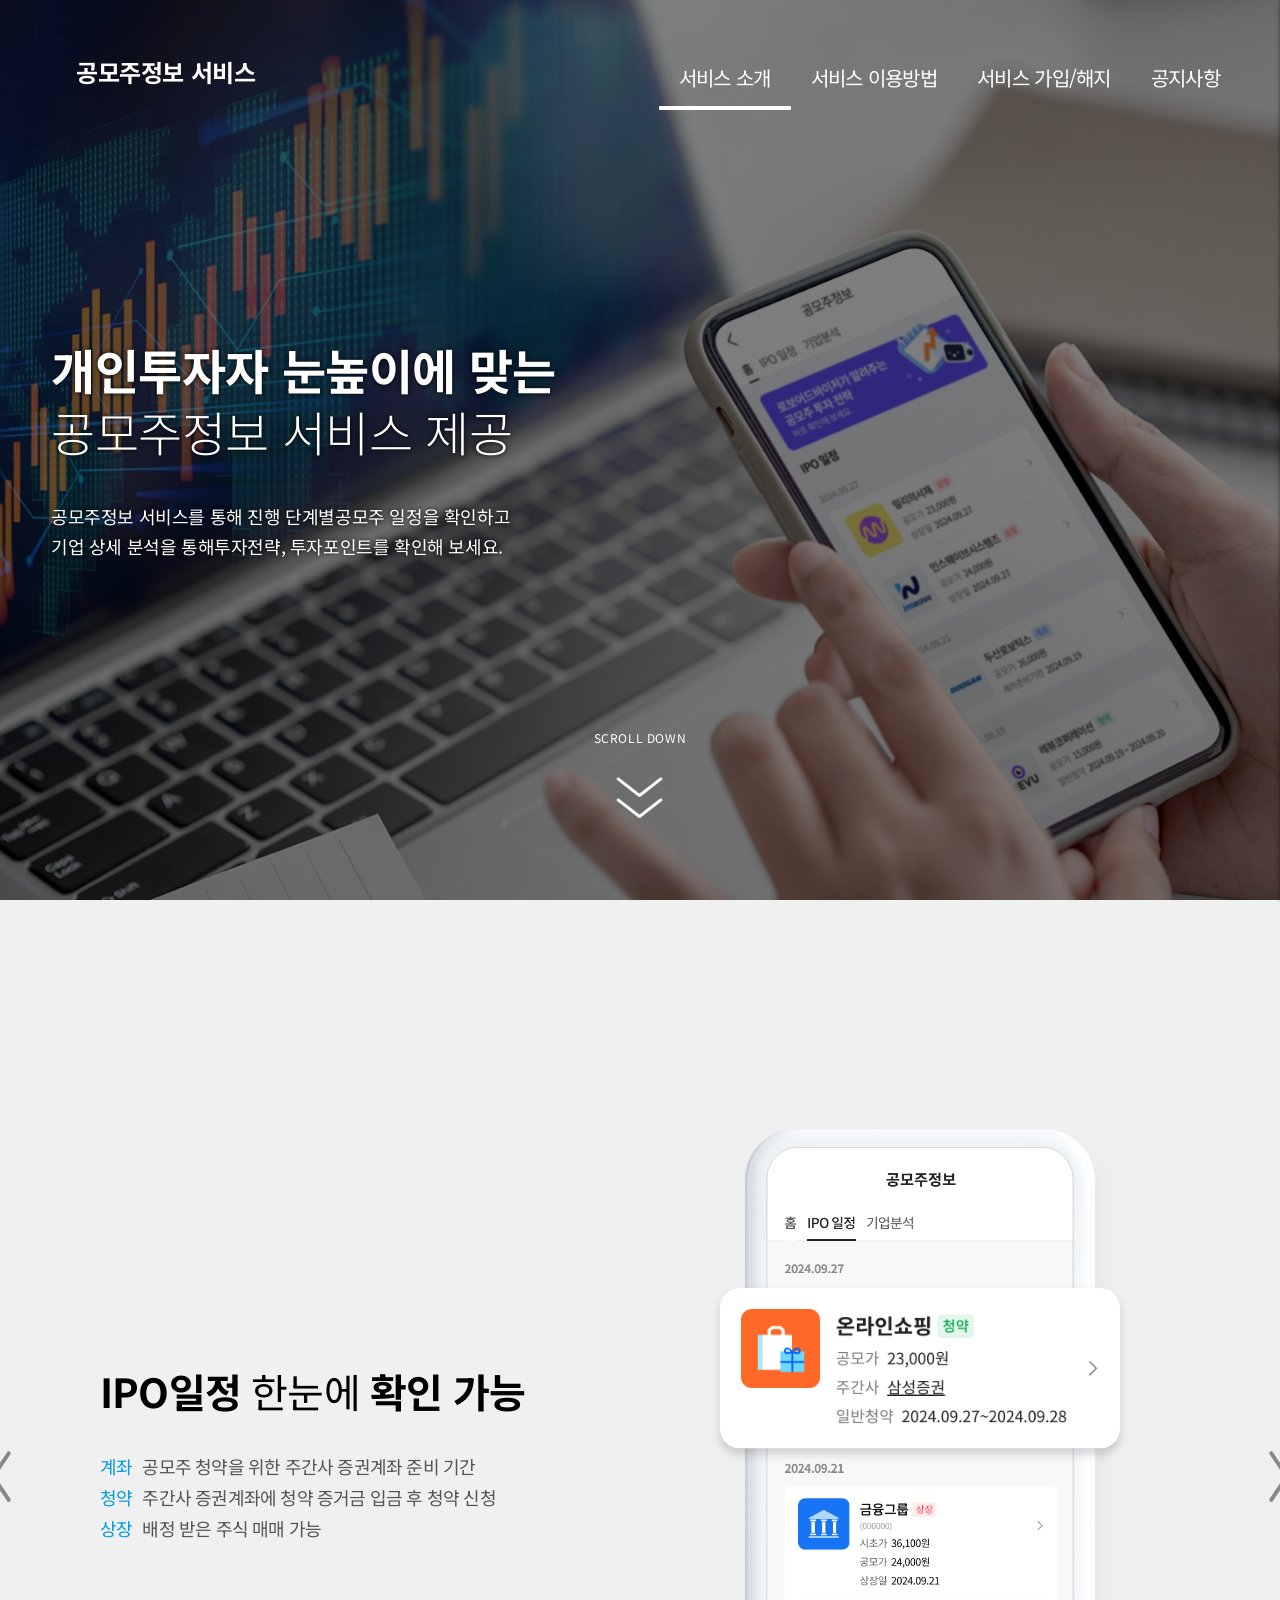
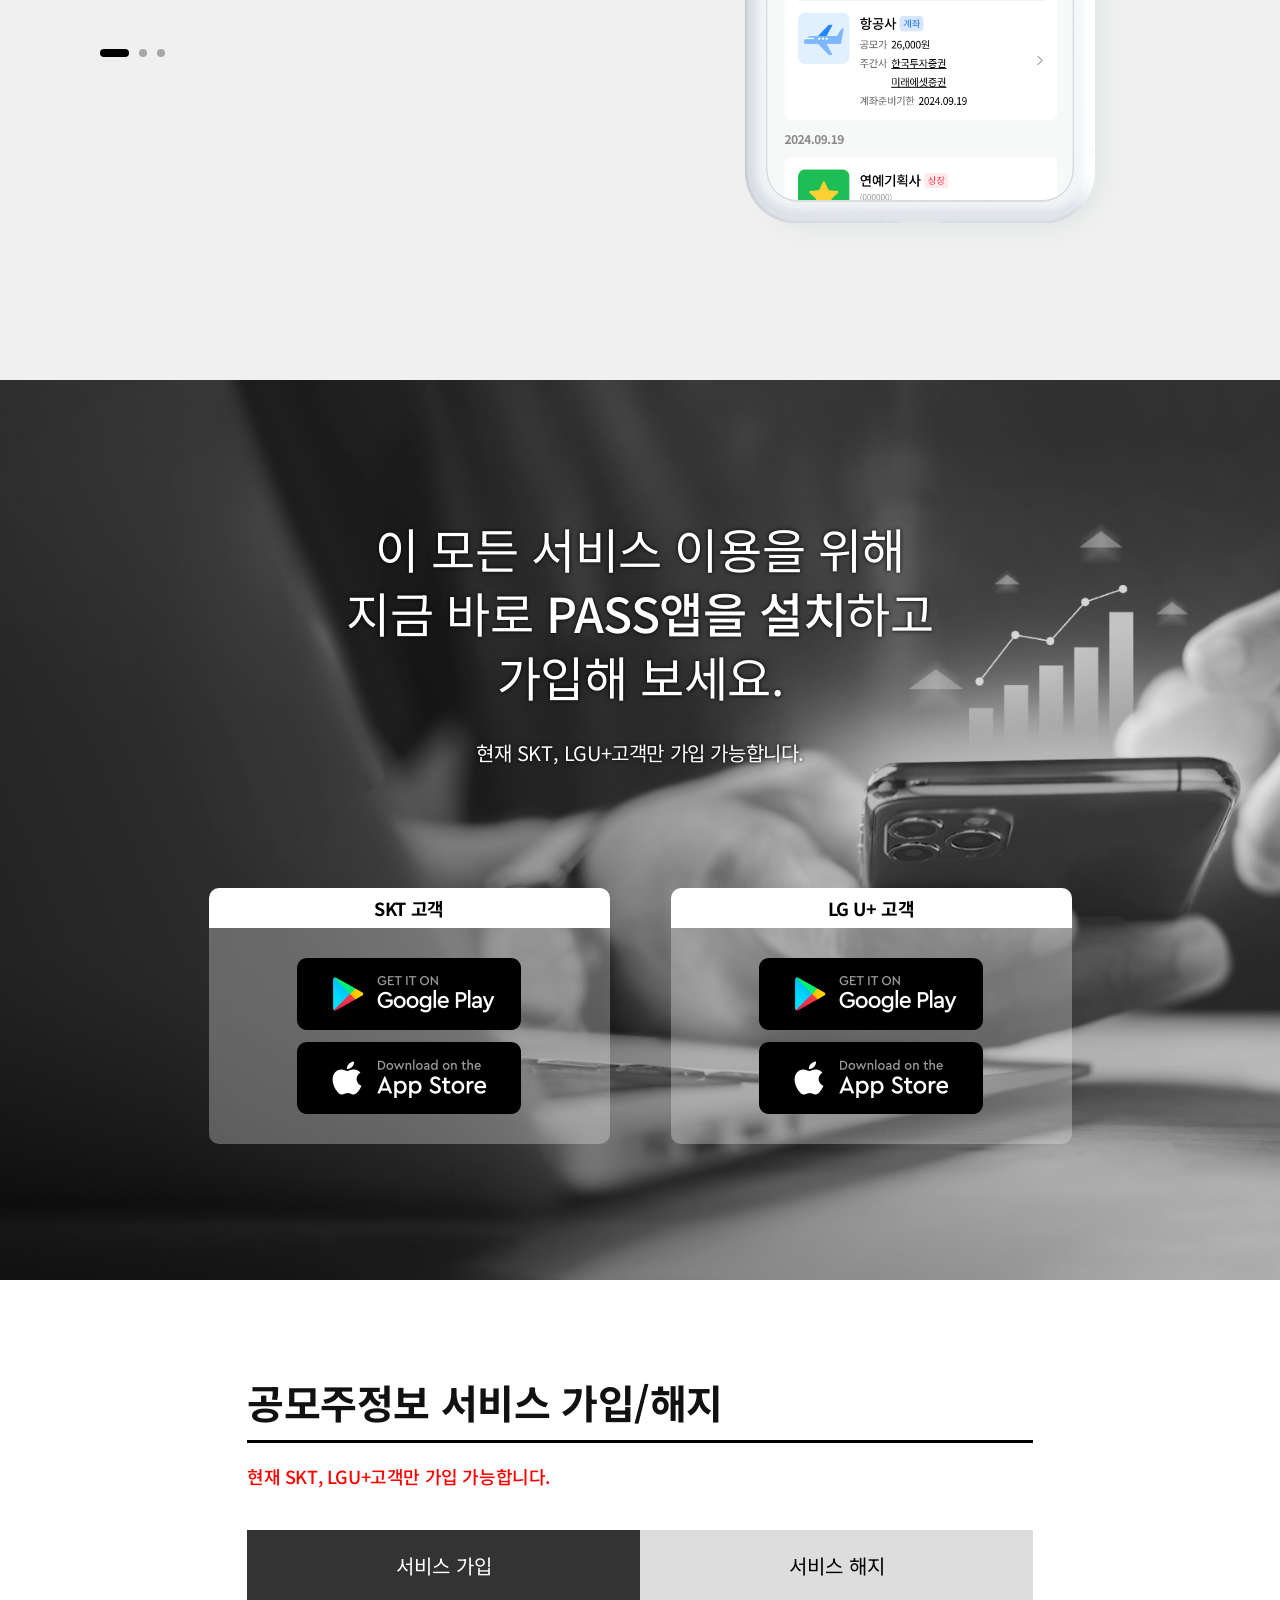
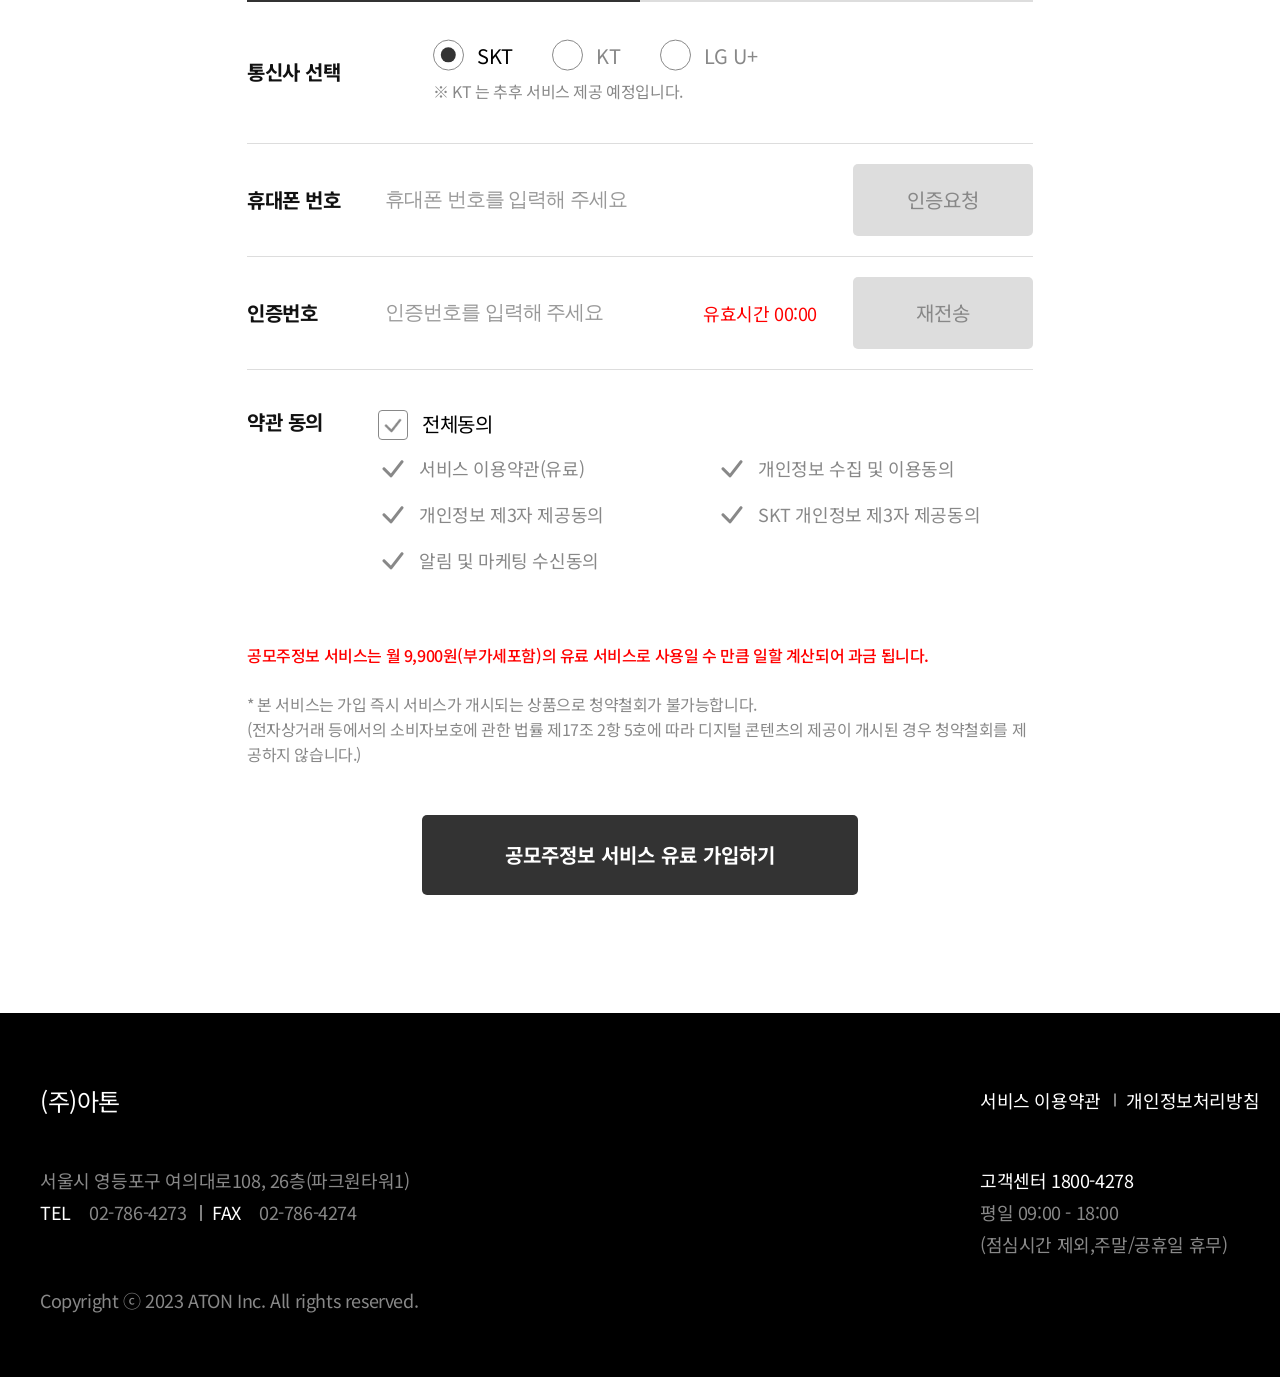
==== homepage/html/index.html @ 27e7372c "공모주정보서비스 홈페이지 최초 업로드." ====
<!DOCTYPE html>
<html lang="ko">
<head>
	<title>공모주정보서비스 홈페이지</title>
	<meta charset="UTF-8">
	<meta http-equiv="X-UA-Compatible" content="IE=edge">
	<meta name="viewport" content="width=device-width, initial-scale=1.0, maximum-scale=1.0, minimum-scale=1.0, user-scalable=no">

	<link rel="stylesheet" type="text/css" href="../css/reset.css">
	<link rel="stylesheet" type="text/css" href="../css/slick.css">
	<link rel="stylesheet" type="text/css" href="../css/passipo_homepage.css">
	
	<link href="https://fonts.googleapis.com/css2?family=Noto+Sans+KR:wght@100;300;400;500;700;900&display=block" rel="stylesheet">
	<link href="https://fonts.googleapis.com/css2?family=Gothic+A1:wght@400;500;700&display=swap" rel="stylesheet">
</head>

<body>

<header class="home">
	<div class="inner">
		<div class="logo"><h1><strong>공모주정보 서비스</strong></h1></div>
		<div class="nav">
			<ul class="gnb" id="menu">
				<li data-menuanchor="page2"><a href="./index.html#section0" class="active"><span>서비스 소개</span></a></li>
				<li data-menuanchor="page3"><a href="./index.html#section2"><span>서비스 이용방법</span></a></li>
				<li data-menuanchor="page4"><a href="./index.html#section3"><span>서비스 가입/해지</span></a></li>
				<li data-menuanchor="page5"><a href="notice_list.html"><span>공지사항</span></a></li>
			</ul>
		</div>
		<div class="btn_menu_toggle"><button type="button"><span>모바일 메뉴열기</span></button></div>
	</div>
</header>

<div class="guide_fullpage">

	<div class="section" id="section0">
		<div class="main_visual_wrap">
			<div class="main_txt">
				<div class="tit">
					<strong>개인투자자 눈높이에 맞는</strong><br />
					공모주정보 서비스 제공
				</div>
				<p class="txt">공모주정보 서비스를 통해 진행 단계별<i></i>공모주 일정을 확인하고<br />
					기업 상세 분석을 통해<i></i>투자전략, 투자포인트를 확인해 보세요. </p>
			</div>
	
			<div class="scroll_down">
				<p class="txt">scroll down</p>
				<span class="img"><img src="../images/ico_arrow_btm.png" alt="스크롤 화살표"></span>
			</div>
		</div>
	</div><!-- // #section0 -->

	<div class="section" id="section1">

		<div class="passipo_info_wrap">

			<div class="passipo_slick_wrap">
				<div class="item">
					<div class="txtGroup">
						<div class="tit"><strong>IPO일정</strong> <span>한눈에</span> <strong>확인 가능</strong></div>
						<div class="txt">
							<dl>
								<dt>계좌</dt>
								<dd>공모주 청약을 위한 주간사 증권계좌 준비 기간</dd>
							</dl>
							<dl>
								<dt>청약</dt>
								<dd>주간사 증권계좌에 청약 증거금 입금 후 청약 신청</dd>
							</dl>
							<dl>
								<dt>상장</dt>
								<dd>배정 받은 주식 매매 가능</dd>
							</dl>
						</div>
					</div>
					<div class="imgGroup">
						<div class="img_pc">
							<div><img src="../images/img_info_01.png" alt="이미지"></div>
						</div>
						<div class="img_mobile">
							<div class="img"><img src="../images/img_info_01_m.png" alt=""></div>
						</div>
					</div>
				</div>
				<div class="item">
					<div class="txtGroup">
						<div class="tit"><strong>기업분석</strong><span>을 통해 상장 후 </span><br />
							<strong>수익률 확인</strong> <span>가능</span></div>
						<div class="txt">
							<dl>
								<dt>상장 종목 </dt>
								<dd>공모가 대비 시가, 종가 매도 수익률 확인</dd>
							</dl>
							<dl>
								<dt>상장예정종목</dt>
								<dd>상장예정일, 공모가 확인</dd>
							</dl>
						</div>
					</div>
					<div class="imgGroup">
						<div class="img_pc">
							<div><img src="../images/img_info_02.png" alt="이미지"></div>
						</div>
						<div class="img_mobile">
							<div class="img"><img src="../images/img_info_02_m.png" alt=""></div>
						</div>
					</div>
				</div>
				<div class="item">
					<div class="txtGroup">
						<div class="tit"><strong>기업 상세 분석</strong><span>을 통해 </span><br />
							<strong>종목에 대한 궁금증 해결</strong> <span>가능</span></div>
						<div class="txt">
							<dl>
								<dd>종목에 대한 투자전략, 투자포인트, 투자의견 제공</dd>
							</dl>
						</div>
					</div>
					<div class="imgGroup">
						<div class="img_pc">
							<div><img src="../images/img_info_03.png" alt="이미지"></div>
						</div>
						<div class="img_mobile">
							<div class="img"><img src="../images/img_info_03_m.png" alt=""></div>
						</div>
					</div>
				</div>
			</div>
			<!-- // passipo_slick_wrap -->
			
		</div>
		<!-- // passipo_info_wrap -->
	</div>
	<!-- // #section1 -->


	<div class="section" id="section2">
		<div class="store_wrap">
			<div class="inner">
				<div class="txt_wrap">
					<p class="txt">이 모든 서비스 이용을 위해<br />
						지금 바로 <strong>PASS앱을 설치</strong>하고<br />
						가입해 보세요.</p>
					<p class="small_txt">현재 SKT, LGU+고객만 가입 가능합니다.</p>
				</div>

				<div class="telecom_group">
					<div class="telecom_item">
						<div class="tit"><strong>SKT 고객</strong></div>
						<div class="btn_group">
							<button type="button" onclick="window.open('https://play.google.com/store/apps/details?id=com.sktelecom.tauth&hl=ko', '_blank')"><span><img src="../images/ico_download_aos.png" alt="Google Play"></span></button>
							<button type="button" onclick="window.open('https://apps.apple.com/kr/app/pass-by-skt/id1141258007?mt=8', '_blank')"><span><img src="../images/ico_download_ios.png" alt="App Store"></span></button>
						</div>
					</div>

					<div class="telecom_item">
						<div class="tit"><strong>LG U+ 고객</strong></div>
						<div class="btn_group">
							<button type="button" onclick="window.open('https://play.google.com/store/apps/details?id=com.lguplus.smartotp&hl=ko&gl=US', '_blank')"><span><img src="../images/ico_download_aos.png" alt="Google Play"></span></button>
							<button type="button" onclick="window.open('https://apps.apple.com/kr/app/pass-by-u/id1147394645', '_blank')"><span><img src="../images/ico_download_ios.png" alt="App Store"></span></button>
						</div>
					</div>
				</div>
				<!-- // telecom_group -->
			</div>
		</div>
	</div><!-- // #section2 -->

	<div class="section" id="section3">

		<div class="unaccount_wrap">
			<div class="tit"><strong>공모주정보 서비스 가입/해지</strong></div>
			<p class="error_txt">현재 SKT, LGU+고객만 가입 가능합니다.</p>

			<div class="signTab">
				<button type="button" class="active"><span>서비스 가입</span></button>
				<button type="button"><span>서비스 해지</span></button>
			</div>


			<div class="sign_wrap">
				<div class="tab_content">

					<div class="telecoms">
						<div class="row">
							<strong>통신사 선택</strong>
							<div class="check_wrap">
								<label>
									<input type="radio" name="telecom01" checked />
									<span class="checkmark"></span>
									<span class="txt">SKT</span>
								</label>
								<label>
									<input type="radio" name="telecom01" disabled/>
									<span class="checkmark"></span>
									<span class="txt">KT</span>
								</label>
								<label>
									<input type="radio" name="telecom01" />
									<span class="checkmark"></span>
									<span class="txt">LG U+</span>
								</label>
								<p class="txt">※ KT 는 추후 서비스 제공 예정입니다.</p>
							</div>
						</div>
						
					</div>
					<!-- // telecoms -->
		
					<div class="phonenumber_wrap">
						<div class="item">
							<strong class="tit">휴대폰 번호</strong>
							<div class="ipt_set">
								<input type="text" placeholder="휴대폰 번호를 입력해 주세요">
							</div>
							<button type="button" disabled><span>인증요청</span></button>	
						</div>
						<div class="item">
							<strong class="tit">인증번호</strong>
							<div class="ipt_set">
								<input type="text" placeholder="인증번호를 입력해 주세요">
								<span class="timer">유효시간 00:00</span>
							</div>
							<button type="button" disabled><span>재전송</span></button>
						</div>
						<!-- <p class="error_txt">올바른 휴대폰 번호를 입력하십시오.</p> -->
					</div>
		
		
					<div class="agree_wrap">
						<div class="row">
							<strong>약관 동의</strong>
							<div class="check_wrap">
								<div class="check_all">
									<label>
										<input type="checkbox" name="" />
										<span class="checkmark"></span>
										<span class="txt">전체동의</span>
									</label>
								</div>
		
								<div class="check_item">
									<div class="item">
										<label>
											<input type="checkbox" />
											<span class="checkmark"></span>
										</label>
										<span class="txt" onclick="">서비스 이용약관(유료)</span>
									</div>
									<div class="item">
										<label>
											<input type="checkbox" />
											<span class="checkmark"></span>
										</label>
										<span class="txt" onclick="">개인정보 수집 및 이용동의</span>
									</div>
									<div class="item">
										<label>
											<input type="checkbox" />
											<span class="checkmark"></span>
										</label>
										<span class="txt" onclick="">개인정보 제3자 제공동의</span>
									</div>
									<div class="item">
										<label>
											<input type="checkbox" />
											<span class="checkmark"></span>
										</label>
										<span class="txt" onclick="">SKT 개인정보 제3자 제공동의</span>
									</div>
									<div class="item">
										<label>
											<input type="checkbox" />
											<span class="checkmark"></span>
										</label>
										<span class="txt" onclick="">알림 및 마케팅 수신동의</span>
									</div>
								</div>
							</div>
						</div>
					</div>
					<!-- // agree_wrap -->
					
		
					<div class="guide_txt">
						<p class="em">공모주정보 서비스는 월 9,900원(부가세포함)의 유료 서비스로 사용일 수 만큼 일할 계산되어 과금 됩니다.</p>
						<p class="txt">* 본 서비스는 가입 즉시 서비스가 개시되는 상품으로 청약철회가 불가능합니다.<br />
							(전자상거래 등에서의 소비자보호에 관한 법률 제17조 2항 5호에 따라 디지털 콘텐츠의 제공이 개시된 경우 청약철회를 제공하지 않습니다.)</p>
					</div>
		
					<div class="btn">
						<button type="button" class="btn_xx"><strong>공모주정보 서비스 유료 가입하기</strong></button>
					</div>

				</div>
				<!-- // tab_content -->

				<div class="tab_content">

					<div class="telecoms">
						<div class="row">
							<strong>통신사 선택</strong>
							<div class="check_wrap">
								<label>
									<input type="radio" name="telecom02" disabled />
									<span class="checkmark"></span>
									<span class="txt">SKT</span>
								</label>
								<label>
									<input type="radio" name="telecom02" disabled/>
									<span class="checkmark"></span>
									<span class="txt">KT</span>
								</label>
								<label>
									<input type="radio" name="telecom02" checked/>
									<span class="checkmark"></span>
									<span class="txt">LG U+</span>
								</label>
								<p class="txt">※ SKT, KT 는 추후 서비스 제공 예정입니다.</p>
							</div>
						</div>
					</div>
					<!-- // telecoms -->
		
					<div class="phonenumber_wrap">
						<div class="item">
							<strong class="tit">휴대폰 번호</strong>
							<div class="ipt_set">
								<input type="text">
							</div>
							<button type="button" disabled><span>인증요청</span></button>	
						</div>
						<div class="item">
							<strong class="tit">인증번호</strong>
							<div class="ipt_set">
								<input type="text">
								<span class="timer">00:00</span>
							</div>
							<button type="button" disabled><span>시간연장</span></button>
						</div>
						<!-- <p class="error_txt">올바른 휴대폰 번호를 입력하십시오.</p> -->
					</div>
		
	
					<div class="guide_txt">
						<p class="em">공모주정보 서비스는 월 3,300원(부가세포함)의 유료 서비스로 사용일 수 만큼 일할 계산되어  과금 됩니다.</p>
						<p class="txt">* 본 서비스는 가입 즉시 서비스가 개시되는 상품으로 청약철회가 불가능합니다.<br />
							(전자상거래 등에서의 소비자보호에 관한 법률 제17조 2항 5호에 따라 디지털 콘텐츠의 제공이 개시된 경우 청약철회를 제공하지 않습니다.)</p>
					</div>
		
					<div class="btn">
						<button type="button" class="btn_xx"><strong>공모주정보 서비스 유료 해지하기</strong></button>
					</div>

				</div>
				<!-- // tab_content -->

			</div>
			<!-- // sign_wrap -->

		</div>
		<!-- // unaccount_wrap -->
		
	</div><!-- // #section3 -->


	<div class="section" id="section4">

		<div class="footer_wrap">
			<div class="footer">
				<div class="inner">
					<div class="row row1">
						<div class="private">
							<span><a href="#g">서비스 이용약관</a></span>
							<span><a href="https://www.atoncorp.com/privacy" target="_blank">개인정보처리방침</a></span>
						</div>
						<div class="co_name">(주)아톤</div>
					</div>
					<div class="row row2">
						<div class="co_info">
							<address>서울시 영등포구 여의대로108, 26층(파크원타워1)</address>
							<dl>
								<dt>TEL</dt>
								<dd>02-786-4273</dd>
							</dl>
							<dl>
								<dt>FAX</dt>
								<dd>02-786-4274</dd>
							</dl>
						</div>
						<div class="customer">
							<dl>
								<dt>고객센터 1800-4278</dt>
								<dd>
									평일 09:00 - 18:00<br />
									(점심시간 제외,주말/공휴일 휴무) 
								</dd>
							</dl>
						</div>
					</div>
					<div class="copyright">Copyright ⓒ 2023 ATON Inc. All rights reserved.</div>
				</div>
			</div>
		</div><!-- // footer_wrap -->
		
	</div><!-- // #section6 -->

</div><!-- // guide_fullpage -->




<div class="layer privacy" id="privacy01" style="display:none;">
	<div class="inner">
		<div class="layer_header">
			<h2>서비스 이용약관(유료)</h2>
			<button type="button" class="btn_close"><span>닫기</span></button>
		</div>
		<div class="layer_content">

			<div class="txt_content"><strong>1. 목적</strong>
본 약관은 “㈜아톤(이하 ‘회사’라 합니다.)”이 제공하는 “공모주정보서비스(이하 ‘서비스’라 합니다.)”의 이용과 관련하여 회사와 이용자 간의 서비스 이용 조건, 절차, 권리, 의무 및 책임사항에 관한 사항을 규정하는 것을 목적으로 합니다.

<strong>2. 용어의 정의</strong>
1) 본 약관에서 사용되는 용어의 정의는 다음과 같습니다.
① “이용자”라 함은 약관에 동의하여 회사가 제공하는 서비스를 이용하는 개인을 말합니다.
② “공모주정보”이라 함은 실시간 감시, 보안 검사, 스마트폰 최적화, 050안심번호, 피싱해킹보상보험 등을 통해 각종 악성코드 및 랜섬웨어의 위협으로부터 내 휴대폰을 안전하게 보호해주는 서비스를 말합니다.
③ “제휴사”란 본 서비스를 제공함에 있어서 회사와 업무 제휴를 한 회사를 말합니다.
2) 본 약관에서 사용하는 용어의 정의는 제1항에서 정하는 것을 제외하고는 관계 법령 및 서비스 안내에서 정하는 바에 의합니다.

<strong>3. 서비스의 제공</strong>
1) 회사는 고객의 이용신청을 승인할 때부터 서비스를 제공합니다. 단, 일부 서비스의 경우 회사의 필요에 따라 지정된 일자부터 서비스를 개시할 수 있습니다.
2) 회사는 이용자의 등급을 구분하여 이용시간, 이용횟수, 제공 서비스의 범위 등을 세분화하여 이용에 차등을 둘 수 있습니다.

<strong>4. 서비스의 내용</strong>
1) 서비스는 다음 각 호의 기능으로 구성되며, PASS 앱을 통해 고객에게 제공됩니다.
① 휴대폰 보안 검사(휴대폰, 휴대폰에 설치된 앱, 문자, Wi-Fi, URL, QR 검사)
② 휴대폰 최적화
③ 보안 리포트
④ 피싱해킹피해보상
⑤ 050 안심번호
2) 피싱해킹피해보상은 서비스 이용요금과 무관한 단체보험이며, 회사가 대표로 보험사와 단체보험계약을 체결합니다. 단체보험의 보험료는 전액 회사가 부담하며, 단체보험계약이 철회될 수 있습니다.
3) 회사는 제1항에서 정한 서비스 내용을 추가, 변경 또는 중단할 수 있으며, 이 경우 그 사실을 PASS앱, 문자, 서비스 홈페이지 등을 통해 사전에 공지합니다.

<strong>5. 서비스의 이용조건</strong>
1) 서비스 이용요금과 청구방법 등은 아래와 같습니다.
① 이용요금: 월정액 3,300원(부가세 포함), 중도해지 시 일할 계산하여 과금 됩니다.
② 결제방식: 매월 1회의 요금이 청구되며, 휴대전화요금에 합산 청구됩니다.
③ 환불 및 결제: 회사는 관계 법령이 정한 바에 따라 결제 및 환불합니다.
2) 서비스 이용요금은 회사의 사정에 따라 변경될 수 있으며, 이 경우 변경된 내용은 홈페이지 또는 기타의 방법으로 사전에 안내하여 드립니다.

<strong>6. 이용신청</strong>
1) 이용자가 약관의 내용에 대해 동의한 후 서비스 가입 신청을 하고 회사가 이러한 신청에 대해 승인함으로써 체결됩니다.
2) 선불요금제, 사물통신/모뎀요금제, 법인명의 및 미성년자는 가입 및 이용이 불가합니다.
3) 이용자는 서비스 이용을 위해 회사에서 요청하는 개인정보를 제공해야 합니다.
4) 이용자는 고객센터(080-869-4273)와 해지사이트에서 서비스를 해지할 수 있습니다.
5) 서비스 해지 시 약관 동의가 철회됩니다.

<strong>7. 서비스 이용의 제한</strong>
회사는 다음 각 호에 해당하는 이용자에 대하여 서비스 이용을 제한하거나 해지할 수 있습니다.
1) 기업 또는 법인 고객인 경우
2) 통신사로부터 거래정지를 당하거나 신용상의 문제가 있다고 판단되는 경우
3) 고객 본인의 휴대전화 및 기타 무선통신단말기의 알림 수신에 문제가 있는 경우
4) 회사, 제휴사 및 통신사가 보유한 시스템의 기술적 장애 등으로 정상적인 서비스 제공이 어려운 경우
5) 기타 회사 보안 정책에 따라 서비스 제한이 필요하다고 판단되는 경우

<strong>8. 약관의 효력 및 변경</strong>
1) 본 약관의 내용은 서비스 내에 게시하거나 기타의 방법으로 이용자에게 공지함으로써 효력이 발생합니다.
2) 서비스 가입 시, 이용자가 본 약관에 대하여 ‘동의함’을 선택하면 본 약관의 내용을 이해하였고 그 적용에 동의한 것으로 간주합니다.
3) 회사는 필요한 경우 약관의 규제에 관한 법률, 정보통신망이용촉진 등에 관한 법률, 전자거래기본법, 전자서명법 등 관계 법령을 위배하지 않는 범위에서 본 약관을 개정할 수 있으며, 이 경우 회사는 새로운 약관의 적용일자 및 개정사유를 명시하고 개정약관 적용일 7일 전에 고지 또는 통지합니다. 단, 약관 변경 내용이 중대하거나 이용자에게 불리한 경우에는 15일 전에 고지 또는 통지합니다.
4) 회사가 변경 약관을 고지 또는 통지하고, 이용자가 변경된 약관 적용일까지 거부의 의사를 표시하지 아니할 경우 변경된 약관에 동의한 것으로 간주합니다.
5) 이용자가 변경된 약관에 동의하지 않는 경우 서비스 이용을 중단하고 해지할 수 있습니다.

<strong>9. 약관의 해석</strong>
본 약관에서 정하지 아니한 사항과 본 약관의 해석에 관하여는 회사의 기본이용약관 또는 개별 약관에 정함이 있는 경우에는 그에 따르고, 회사의 기본이용약관 또는 개별약관에 정함이 없는 경우에는 약관의 규제에 관한 법률 등 관련 법령이나 상관례에 따릅니다.

<strong>10. 청약 철회 등</strong>
1) 이용자는 전자상거래 등에서의 소비자 보호에 관한 법률 등 관련 법령에서 정한바에 따라 서비스 가입일로부터 7일 이내에 청약의 철회 및 계약의 해제를 할 수 있습니다.
2) 단, 고객이 서비스를 이미 사용한 경우에는 사용한 부분에 대해서는 청약철회가 불가능하며, 이러한 불가능 사유에 대해서는 회사가 고객에게 명확하게 고지합니다.
[청약철회가 불가능한 사유]
① 휴대폰 보안 검사를 실행한 경우
② 보안 리포트를 수신한 경우
③ 050 안심번호를 발급받은 경우
3) 이용자는 고객센터(080-869-4273)와 해지사이트에서 서비스를 해지할 수 있습니다.
4) 서비스 해지 시 약관 동의가 철회됩니다.

<strong>11. 회사의 의무</strong>
회사는 본 약관에서 정한 바에 따라 지속적, 안정적으로 본 서비스를 제공할 의무가 있습니다. 단, 전쟁, 지진, 재난 등 천재지변이나 불가피한 시스템의 고장, 통신서비스 회사의 통신 두절 등 불가항력의 사유가 발생한 경우에는 본 서비스를 중단할 수 있습니다.

<strong>12. 게시물 등의 저작권 및 관리</strong>
회사가 작성한 문서 또는 서비스에 게시한 게시물, 회사가 제공한 정보 등에 대한 저작권 등 일체의 권리는 회사에 귀속됩니다.

<strong>13. 가입자에 대한 통지</strong>
회사가 가입자에 대한 통지를 하는 경우, 회사는 가입자에게 서비스를 제공하는 어플리케이션, 홈페이지 등을 통해 통지하는 방법으로 할 수 있습니다.

<strong>14. 이용자의 의무</strong>
이용자는 관련 법령, 본 약관, 회사가 정한 기타 이용조건, 회사가 서비스와 관련하여 공지 또는 통지한 사항을 준수하여야 합니다.

<strong>15. 책임과 손해배상</strong>
1) 회사와 이용자는 일방 당사자의 귀책사유에 인하여 상대방에게 발생한 손해에 대하여 배상하여야 합니다.
2) 회사는 본 서비스 이용자의 고의 또는 중과실로 발생한 손해에 대해서 어떠한 책임도 지지 않습니다.

<strong>16. 면책</strong>
1) 회사는 다음 각 호의 사유로 인한 손해에 대하여 보상 또는 배상할 책임이 없습니다.
① 천재지변, 파업, 관련 법규의 변경, 관계기관의 명령 및 지침, 또는 외부로부터 발생한 사건 등 회사가 통제할 수 없는 사유에 인하여 본 서비스를 제공할 수 없는 경우
② 이용자가 휴대폰 번호, 단말기, 앱 비밀번호, 결제 정보 등의 관리를 소홀히 한 경우
③ 이용자가 본 서비스에 제공한 정보, 자료, 사실 등이 부정확하여 본 서비스를 원활히 제공할 수 없었던 경우
④ 회사의 관리영역이 아닌 장애로 본 서비스의 이용이 불가능한 경우
⑤ 기타 회사의 귀책사유가 없는 제휴사 및 통신서비스 등의 장애로 인한 경우
2) 회사는 이용자상호간 또는 이용자와 제3자 상호간에 본 서비스와 관련한 분쟁에 개입할 의무가 없으며, 회사의 귀책사유가 없는 한 이로 인한 손해를 배상할 책임이 없습니다.

<strong>17. 분쟁의 해결</strong>
1) 회사와 이용자 간 분쟁 발생 시, 회사와 이용자는 분쟁해결을 위해 성실히 협의합니다.
2) 본 약관과 관련한 제반 분쟁 및 소송의 관할은 민사소송법상 관할 조항에 따릅니다.
3) 서비스에 관한 분쟁이 발생한 경우 양 당사자 간의 합의로 해결함을 원칙으로 합니다. 다만 당사자 간에 합의할 수 없거나 합의가 이루어지지 않는 경우, 분쟁의 해결은 회사의 소재지를 관할하는 법원으로 합니다.

<strong>18. 약관의 일부 무효</strong>
약관의 일부 조항이 관련 법령에 위반되는 등의 사유로 그 법적 효력을 상실한 경우 해당 조항 외의 나머지 조항들은 여전히 유효합니다.

(시행일) 본 약관은 2023년 12월 20일부터 시행합니다.

			</div>
			

		</div>
	</div>
</div>
<!-- // layer -->




<div id="aside-nav" class="aside">
	<div class="btn-close"><button type="button"><span>메뉴닫기</span></button></div>
	<ul>
		<li><a href="./index.html#section0">서비스 소개</a></li>
		<li><a href="./index.html#section2">서비스 이용방법</a></li>
		<li><a href="./index.html#section3">서비스 해지</a></li>
		<li><a href="notice_list.html">공지사항</a></li>
	</ul>
</div>
<!-- // aside -->


<div class="layer alert" style="display:none;">
	<div class="inner">
		<div class="layer_content">
			<p class="txt">휴대폰으로 인증번호가 발송되었습니다.</p>
		</div>
		<div class="btn_group">
			<div><button type="button"><span>확인</span></button></div>
		</div>
	</div>
</div>



<script type="text/javascript" src="https://ajax.googleapis.com/ajax/libs/jquery/1.12.4/jquery.min.js"></script>
<script type="text/javascript" src="../js/slick.min.js"></script>
<script type="text/javascript" src="../js/temp.js"></script>

<script>
// var swiper = new Swiper(".passipo_info_wrap", );
/* 이미지 슬라이드 */
$('.passipo_slick_wrap').slick({
	draggable: true,
	swipeToSlide: false,
	touchMove: true,
	adaptiveHeight: true,
	swipe: true,
	arrows: true,
	dots: true,
	dotsClass : "main_dot"
});

/* // 이미지 슬라이드 */


/* 가입/해지 탭 */
let signTabs = document.querySelectorAll(".signTab button");
let tabContents = document.querySelectorAll(".sign_wrap .tab_content");

signTabs.forEach(function (item, index) {
  item.addEventListener("click", function () {
    console.log(index);
    for (let i = 0; i < signTabs.length; i++) {
      tabContents[i].style.display = "none";
      signTabs[i].classList.remove("active");
    }

    tabContents[index].style.display = "block";
    signTabs[index].classList.add("active");
  });
});

let ddd = document.querySelector(".signTab button.active"); // 처음에 보여지고 싶은거.
ddd.click();
/* 가입/해지 탭 */


document.querySelectorAll(".check_item div.item label + span.txt").forEach(function(item){
item.addEventListener("click", function(){
	document.querySelector("#privacy01").style.display = "block";
})
})
</script>
</body>
</html>
---- homepage/css/passipo_homepage.css ----
body {
	opacity:0;
	animation-name: fadeIn;
	animation-duration: 0.2s;
	animation-delay:0.2s;
	animation-iteration-count:1;
	animation-timing-function: ease;
	animation-fill-mode: forwards;  
	font-family:'Noto Sans KR';
}
@keyframes fadeIn {
	0% {opacity:0;}
	100% {opacity:1;}
}

/* header */
body header {display:-ms-flexbox; display:flex; align-items:center; position:fixed; top:0; left:0; width:100%; height:108px; padding-top:36px; z-index:11; transition:all 0.2s ease;}
body header.home {background-color:transparent;}
body header .inner {display:-ms-flexbox; display:flex; justify-content:space-between;  align-items:center; width:100%; max-width:1200px; margin:0  auto;}
body header .inner div.nav {display:-ms-flexbox; display:flex;}
body header .logo {flex:1;}
body header .logo h1 {height:72px; padding:18px 36px; color:#fff;  font-weight:bold;}
body header .logo h1 strong {display:inline-block; font-size:24px; line-height:36px;}
body header div.nav {position:static; top:auto; right:auto; bottom:auto; background-color:rgba(0,0,0,0);}

body header ul {display:-ms-flexbox; display:flex;}
body header ul li {display:-ms-flexbox; display:flex; align-items:center; font-size:14px;}
body header ul li a {position:relative; padding:27px 20px 16px; color:#fff; text-decoration:none; transition:color 0.2s; letter-spacing:-0.05em;}
body header ul li a.active::before {content:""; position:absolute; bottom:0; left:0; width:100%; height:4px; background-color:#fff; border-radius:1px; transform:translateY(50%);}
body header ul li a span {color:#fff; font-size:20px; line-height:29px;}

body header.active {background-color:#fff; box-shadow:0 1px 2px rgba(0,0,0,0.06);}
body header.active .logo h1 {color:#000 !important; }
body header.active li a {color:#000;}
body header.active li a span {color:#000;}
body header.active li a.active::before {background-color:#000;}

body header:not(.home) .logo h1 {color:#000;}
body header:not(.home) ul li a {color:#000;}
body header:not(.home) ul li a.active::before {background-color:#000;}
body header:not(.home) ul li a span {color:#000;}

body header.aside_on .logo h1 {width:112px; height:25px; background-image:url('../images/index/ico_logo_pass_dark.png') !important}

@media only screen and (max-width:786px) {
	body header.mobile {height:48px; padding:6px 0;}
	body header.mobile h1 {height:36px; padding:9px 16px; color:#fff}
	body header.mobile h1 strong {font-size:0.875em; line-height:1.28571em;}
	body header.mobile:not(.home) .logo h1 {color:#fff;}
}

@supports ((-webkit-backdrop-filter: initial) or (backdrop-filter: initial)){
	body header.active {
	-webkit-backdrop-filter: saturate(180%) blur(20px);
    backdrop-filter: saturate(180%) blur(20px);
    background: var(rgba(251,251,253,0.86));}
	
}


.btn_menu_toggle {display:none; margin-right:15px;}
.btn_menu_toggle button {position:relative; width:24px; height:24px;}
.btn_menu_toggle button span {font-size:0; display:block; position:absolute; top:50%; left:50%; width:100%; height:2px; background-color:#fff; border-radius:2px; transform:translate(-50%,-50%); transition:all 0.2s;}
.btn_menu_toggle button::before,
.btn_menu_toggle button::after {content:""; display:block; position:absolute; left:50%; width:100%; height:2px; background-color:#fff; border-radius:2px; transform:translateX(-50%); transition:all 0.2s;}
.btn_menu_toggle button::before {top:10%;}
.btn_menu_toggle button::after {bottom:10%}

body header.aside_on .btn_menu_toggle button span {width:0; opacity:0;}
body header.aside_on .btn_menu_toggle button::before,
body header.aside_on .btn_menu_toggle button::after {top:50%; background-color:#999 !important; transform:translate(-50%, -50%);}
body header.aside_on .btn_menu_toggle button::before {transform:translate(-50%, -50%) rotate(45deg);}
body header.aside_on .btn_menu_toggle button::after {transform:translate(-50%, -50%) rotate(-45deg);}


body header.active .btn_menu_toggle button span,
body header.active .btn_menu_toggle button::before,
body header.active .btn_menu_toggle button::after {background-color:#222;}


@media only screen and (max-width:720px) {
	body header .inner {padding-left:20px;}
	body header .inner div.nav {display:none;}
}

@media only screen and (max-width:786px) {
	.btn_menu_toggle {display:block;}

	body header .inner div.nav {display:none;}
	body header {height:56px;}
}



div.header {box-sizing:border-box; position:fixed; left:0; width:100%; padding:0 60px; border-bottom:0;}





.aside {position:fixed; top:0; right:0; width:80%; height:100%; padding:24px 20px 0; background-color:#000; z-index:20; box-shadow:0 0 4px rgba(0,0,0,0.5); transform:translateX(100%); transition:all 0.2s ease;}
.aside.active {transform:translateX(0);}
.aside ul {margin-top:73px; padding:0 20px 0 24px;}
.aside ul li {}
.aside ul li + li {margin-top:24px;}
.aside ul li a {display:inline-block; position:relative; color:#fff; font-size:24px; line-height:32px; font-weight:500; text-decoration:none;}
.aside ul li a span {display:block; color:#fff; line-height:1em;}
.aside ul li a.active::before {content:""; display:block; position:absolute; bottom:0; left:0; width:100%; height:1px; background-color:#fff;}

.aside div.btn-close {text-align:right;}
.aside div.btn-close button {position:relative; width:36px; height:36px;}
.aside div.btn-close button::before,
.aside div.btn-close button::after {content:""; position:absolute; top:50%; left:50%; width:60%; height:1.5px; background-color:#fff;}
.aside div.btn-close button::before {transform:translate(-50%,-50%) rotate(45deg);}
.aside div.btn-close button::after {transform:translate(-50%,-50%) rotate(-45deg);}
.aside div.btn-close button span {color:transparent;}


.dim {position:fixed; top:0; right:0; bottom:0; left:0; background-color:rgba(0,0,0,0.7); z-index:2;}




div.layer.full {position:fixed; top:50%; left:50%; width:320px; min-height:50vh; max-height:80vh; /* z-index:10000; */ transform:translate(-50%, -50%); background-color:#fff; border:1px solid #333; border-radius:10px; overflow:hidden; z-index:10; /* animation-name:ani_full; animation-duration:0.2s; animation-iteration-count:1; */ }
div.layer.full .layer_content {height:50vh; padding:0 1.5em 1.5em; line-height:1.46666em; font-size:0.9375em; overflow-y:scroll; -webkit-overflow-scrolling:touch;}
div.layer.full header {/* display:flex; align-items:center; justify-content:center; position:-webkit-sticky; position:sticky; */ display:unset; position:relative; top:0; width:100%; height:48px; line-height:48px; background-color:#fff; text-align:center; /* transition:all 0.2s; */}
div.layer.full header div.inner {position:fixed; top:0; left:0; width:100%; height:inherit; z-index:1000;}
div.layer.full header.active div.inner {box-shadow:0px 3px 6px rgba(0,0,0,0.06);}
div.layer.full header h1 {font-size:18px; font-weight:bold;}
div.layer.full .close {/* display:flex; justify-content:center; align-items:center; */ position:fixed; top:0px; right:0px; width:48px; height:48px; /* background-color:#fff; */ border-radius:100%; color:#fff; font-size:0; z-index:2;}
div.layer.full .close button {position:relative; width:100%; height:100%;}
div.layer.full .close button::before,
div.layer.full .close button::after {content:""; display:block; position:absolute; top:50%; left:50%; width:40%; height:2px; background-color:#222;}
div.layer.full .close button::before {transform:translate(-50%,-50%) rotate(45deg)}
div.layer.full .close button::after {transform:translate(-50%,-50%) rotate(-45deg)}
@keyframes ani_full { 0% {transform:scale(0.8); opacity:0;} 100% {transform:scale(1); opacity:1;} }
@media only screen and (min-width:768px) {
	div.layer.full {left:50%; top:50%; width:500px; height:500px; min-height:auto; transform:translate(-50%, -50%); border:1px solid #333; border-radius:10px; overflow:hidden;}
	div.layer.full .layer_content {height:450px; overflow-y:scroll;}
}



/* 도트 구분 */
/* 공통 */
/* slick 도트 */
.slick-slider {position:static;}
.slick-arrow {display:none; position:absolute; top:50%; width:42px; height:42px; transform:translateY(-50%); z-index:100;
	background-repeat:no-repeat; background-position:center; background-size:contain; border-radius:100%; font-size:0;
}



/* 230818 수정 및 추가 */
/* 메인 비주얼 영억 */
.main_visual_wrap {position:relative; width:100%; height:100vh; background:url('../images/img_main_bg01.jpg') no-repeat center top / cover;}
.main_txt {position:absolute; top:50%; left:50%; width:100%; max-width:1222px; padding-left:22px; transform:translate(-50%,-50%); color:#fff; text-shadow:0 0 4px rgba(0,0,0,1);}
.main_txt div.tit {font-size:48px; line-height:1.29166em; font-weight:300; transition:all 0.2s ease;}
.main_txt p.txt {position:relative; margin-top:40px; font-size:18px; line-height:1.66666em;}

/* @media only screen and (max-width:1000px) {
	.main_txt div.tit {font-size:50px;}
	.main_txt p.txt {font-size:16px;}
} */

@media only screen and (max-width:768px) {
	.main_visual_wrap {background:url('../images/mobile_bg_001.jpg') no-repeat center top / cover;}
	.main_txt {top:15.13888%; left:0; padding:0 18px; text-align:center; transform: none;}
	.main_txt div.tit {font-size:28px; line-height:1.28571em;}
	.main_txt p.txt {margin-top:20px; font-size:14px; line-height:1.57142em;}
	.main_txt p.txt i {display:block;}
	.main_txt p.txt br {display:none;}
}
@media only screen and (min-width:720px) {
	
}
/* // 메인 비주얼 영억 */

/* 메인 하단 화살표 */
.scroll_down {position:absolute; bottom:36px; left:50%; transform:translateX(-50%); text-align:center;}
.scroll_down p.txt {padding-bottom:12px; color:#fff; text-transform:uppercase; letter-spacing:0.05em; font-size:10px;}
.scroll_down span.img {display:inline-block; width:10vw; max-width:60px;}
@media only screen and (min-width:720px) {
	.scroll_down {bottom:72px;}
	.scroll_down p.txt {padding-bottom:24px; font-size:12px;}
}
/* // 메인 하단 화살표 */



/* 서비스 소개 */
.passipo_info_wrap {background-color:#F0F0F0;}
.passipo_info_wrap .item .txtGroup {width:100%;}
.passipo_info_wrap .item .imgGroup {width:100%; position:relative; z-index:20;}


.passipo_info_wrap .passipo_slick_wrap {position:relative;  margin:0 auto;}
.passipo_info_wrap .item {display:flex; flex-direction:column; justify-content:space-between; width:100%;}
.passipo_info_wrap .item .txtGroup {min-height:225px; text-align:center; letter-spacing:-0.05em;}
.passipo_info_wrap .item .txtGroup div.tit {color:#000; font-size:16px; line-height:1.3em;}
.passipo_info_wrap .item .txtGroup div.txt {display:flex; flex-direction:column; gap:4px;}
.passipo_info_wrap .item .txtGroup div.txt dl {display:flex; gap:10px; font-size:18px; line-height:27px;;}
.passipo_info_wrap .item .txtGroup div.txt dl dt {color:#009DDF;}
.passipo_info_wrap .item .txtGroup div.txt dl dd {color:#555555;}
/* .passipo_info_wrap .item .txtGroup div.txt p {font-size:18px; line-height:1.44444em; font-weight:400; letter-spacing:-0.05em;}/ */
/* .passipo_info_wrap .item .txtGroup div.hastag {display:flex; flex-wrap:wrap;}
.passipo_info_wrap .item .txtGroup div.hastag span {display:inline-block; padding:7px 10px; color:#555; font-size:12px; line-height:1.83333em; border:1px solid #555; border-radius:1.83333em;} */

.passipo_info_wrap .passipo_slick_wrap .slick-arrow {width:72px; height:72px; z-index:1; background-color:#ff5500;}
.passipo_info_wrap .passipo_slick_wrap .slick-next {right:0; background:url('../images/ico_sldarrow_right.png') no-repeat left top / contain;}
.passipo_info_wrap .passipo_slick_wrap .slick-prev {left:0; background:url('../images/ico_sldarrow_left.png') no-repeat left top / contain;}

@media only screen and (max-width:719px) {
	.passipo_info_wrap .item {padding-top:73px; gap:28px;}
	.passipo_info_wrap .item .txtGroup div.txt {margin-top:12px;}
	
	.imgGroup .img_mobile {display:block; position:relative;}
	.imgGroup .img_mobile div.img {border-radius:12px 12px 0 0; overflow:hidden;}
	.passipo_info_wrap .item .txtGroup {padding:0 30px;}
	.passipo_info_wrap .item .txtGroup div.tit {font-size:24px;}
	.passipo_info_wrap .item .txtGroup div.txt p {padding:0 70px;}
	.passipo_info_wrap .item .txtGroup div.txt dl {font-size:14px;}

	.passipo_info_wrap .passipo_slick_wrap .slick-arrow {display:none !important; top:74px; width:48px; height:48px; transform:translateY(0);}
	.passipo_info_wrap .passipo_slick_wrap .slick-next {right:20px;}
	.passipo_info_wrap .passipo_slick_wrap .slick-prev {left:20px;}
	.passipo_info_wrap .item .imgGroup .img_mobile {display:block;}
	.passipo_info_wrap .item .imgGroup .img_pc {display:none;}

}
@media only screen and (min-width:720px) {
	.passipo_info_wrap {display:flex; align-items: center; width:100%; height:1080px;}
	.passipo_slick_wrap {width:1200px; height:696px;}
	.passipo_info_wrap .item {display:flex; flex-direction:row; justify-content:space-between; align-items:center; width:100%; max-width:1200px; margin:0 auto;}
	.passipo_info_wrap .item .txtGroup {height:auto; padding-left:60px; text-align:left;}
	.passipo_info_wrap .item .txtGroup div.tit {font-size:40px;}
	.passipo_info_wrap .item .txtGroup div.txt {margin-top:36px;}
	.passipo_info_wrap .item .txtGroup div.txt p {font-size:36px;}
	.passipo_info_wrap .item .imgGroup {position:relative; min-width:640px; width:640px;}
	.passipo_info_wrap .passipo_slick_wrap .slick-arrow {top:50%; width:72px; height:72px; z-index:10;}
	.passipo_info_wrap .passipo_slick_wrap .slick-next {right:0; transform:translateX(100%);}
	.passipo_info_wrap .passipo_slick_wrap .slick-prev {left:0; transform:translateX(-100%);}
	.imgGroup .img_mobile {display:none;}
	.imgGroup .img_pc {display:block;}
}
/* // 서비스 소개 */



/* 앱 설치 */
.store_wrap {display:block; align-items:center; width:100%; height:100%; margin:0 auto; text-align:center; background-color:#333; background-image:url('../images/mobile_bg_02.jpg'); background-repeat:no-repeat; background-size:cover;}
.store_wrap .inner {display:flex; flex-direction:column; justify-content:center; row-gap:120px; width:100%; max-width:1200px; min-height:100vh; margin:0 auto; color:#fff;}
.store_wrap .inner div.txt_wrap {text-shadow:0 0 4px rgba(0,0,0,1);}
.store_wrap p.txt {font-size:24px; line-height:1.33333em; font-weight:400; text-align:center;}
.store_wrap p.txt strong {font-weight:500;}
.store_wrap p.small_txt {margin-top:12px; color:#fff; font-size:14px; line-height:1.57142em; text-align:center;}

.store_wrap .btn_group {display:inline-flex; flex-direction:column; align-items:center; row-gap:8px;}
.store_wrap .btn_group button {width:152px;}

@media only screen and (min-width:720px) {
	.store_wrap {height:100vh; background-image:url('../images/img_main_bg02.jpg'); background-position:center top; text-align:left;}
	.store_wrap .inner {height:100vh;}
	.store_wrap p.txt {font-size:48px;}
	.store_wrap p.small_txt {margin-top:29px; font-size:20px;}
	.store_wrap .btn_group {gap:12px;}
	.store_wrap .btn_group button {width:224px;}
}
/* // 앱 설치 */


/* 통신사 앱 선택 */
.telecom_group {display:flex; justify-content:center; gap:61px;}
.telecom_group .telecom_item {width:401px; border-radius:10px; overflow:hidden;;}
.telecom_group .telecom_item div.tit {padding:7px 0 6px; background-color:#fff; color:#000; text-align:center;}
.telecom_group .telecom_item div.tit strong {display:inline-block; font-size:18px; line-height:27px; font-weight:bold;}
.telecom_group .telecom_item .btn_group {width:100%; padding:30px; background-color:rgba(245,245,245, 0.3);}
.telecom_group .telecom_item .btn_group button {display:block; width:224px; height:72px;}
.telecom_group .telecom_item .btn_group button span {display:block; line-height:1;}
@media only screen and (max-width:720px) {
	.store_wrap .inner {gap:40px;}
	.telecom_group {flex-direction:column; align-items:center; gap:20px;}
	.telecom_group .telecom_item {width:240px;}
	.telecom_group .telecom_item .btn_group {padding:20px 0;}
	.telecom_group .telecom_item .btn_group button {width:152px; height:48px;}
}
/* 통신사 앱 선택 */



/* 휴대폰안심 서비스 해지 */
.unaccount_wrap {width:88.88888vw; max-width:786px; margin:0 auto; padding:60px 0 76px;}
.unaccount_wrap div.tit {padding-bottom:8px; border-bottom:2px solid #000;}
.unaccount_wrap div.tit strong {display:inline-block; font-size:24px; line-height:1.5em;}
.unaccount_wrap .telecoms div.row {display:flex; align-items:center; width:100%; padding:18px 0; gap:18px; border-bottom:1px solid #ddd;}
.unaccount_wrap .telecoms div.row strong {display:inline-block; min-width:70px; font-size:14px; line-height:1.28571em;}
.unaccount_wrap .telecoms div.row div.check_wrap label {display:inline-block; position:relative; padding-left:2em; font-size:14px;}
.unaccount_wrap .telecoms div.row div.check_wrap label + label {margin-left:12px;}
.unaccount_wrap .telecoms div.row div.check_wrap label input {position:absolute; top:0; left:0; width:0; height:0; opacity:0;}
.unaccount_wrap .telecoms div.row div.check_wrap label input + span.checkmark {position:absolute; top:50%; left:0; width:1.28571em; height:1.28571em; border:1px solid #888; background-color:#fff; border-radius:100%; transform:translateY(-50%);}
.unaccount_wrap .telecoms div.row div.check_wrap label input + span.checkmark::before {content:""; display:block; position:absolute; top:50%; left:50%; width:50%; height:50%; background-color:transparent; border-radius:100%; transform:translate(-50%,-50%); transition:all 0.1s ease;}
.unaccount_wrap .telecoms div.row div.check_wrap label input ~ span.txt {color:#888; font-weight:400;}
.unaccount_wrap .telecoms div.row div.check_wrap label input:checked + span.checkmark {background-color:#fff;}
.unaccount_wrap .telecoms div.row div.check_wrap label input:checked + span.checkmark::before {background-color:#333;}
.unaccount_wrap .telecoms div.row div.check_wrap label input:checked ~ span.txt {color:#000;}
.unaccount_wrap .telecoms p.txt {margin-top:0.66666em; font-size:0.75em; color:#888;}

.unaccount_wrap .phonenumber_wrap div.item {display:flex; justify-content:space-between; align-items:center; position:relative; width:100%; padding:20px 0; border-bottom:1px solid #ddd;}
.unaccount_wrap .phonenumber_wrap strong.tit {display:inline-block; min-width:70px; font-size:14px; white-space:nowrap;}
.unaccount_wrap .phonenumber_wrap .ipt_set {flex:1; position:relative;}
.unaccount_wrap .phonenumber_wrap .ipt_set input {width:100%; height:36px; padding:0 1em; border:0 none; background-color:#fff; font-size:14px;}
.unaccount_wrap .phonenumber_wrap .ipt_set input::placeholder {font-size:10px; letter-spacing:-0.05em;}
.unaccount_wrap .phonenumber_wrap .ipt_set span.timer {position:absolute; top:50%; right:0; transform:translateY(-50%); color:#ff0000; font-size:10px; line-height:24px;}
.unaccount_wrap .phonenumber_wrap button {width:68px; height:36px; margin-left:12px; background-color:#333; border-radius:5px;}
.unaccount_wrap .phonenumber_wrap button span {display:block; color:#fff; font-size:12px;}
.unaccount_wrap .phonenumber_wrap button:disabled {background-color:#ddd;}
.unaccount_wrap .phonenumber_wrap button:disabled span {color:#888;}
.unaccount_wrap .phonenumber_wrap div.item.focus {border-bottom-color:#000;}
.unaccount_wrap .phonenumber_wrap p.error_txt {margin-top:0.66666em; color:#FF0000; font-size:14px; line-height:1.42857em;}

.unaccount_wrap > div.btn {margin-top:36px; text-align:center;}
.unaccount_wrap > div.btn button {width:320px; height:48px; background-color:#333;}
.unaccount_wrap > div.btn button strong {color:#fff; font-size:14px;}

.unaccount_wrap .guide_txt {font-size:0.75em;}
.unaccount_wrap .guide_txt p + p {margin-top:6px;}
.unaccount_wrap .guide_txt p.em {color:#ff0000; line-height:1.66666em;}
.unaccount_wrap .guide_txt p.txt {color:#888; line-height:1.55555em;}

@media only screen and (min-width:720px) {
	.unaccount_wrap {padding:92px 0 118px;}
	.unaccount_wrap div.tit {border-bottom-width:3px;}
	.unaccount_wrap div.tit strong {font-size:40px;}
	.unaccount_wrap .phonenumber_wrap strong.tit {width:118px; min-width:118px; font-size:20px; line-height:1.2em;}
	.unaccount_wrap .phonenumber_wrap .ipt_set input {height:72px; font-size:20px;}
	.unaccount_wrap .phonenumber_wrap .ipt_set input::placeholder {font-size:inherit}
	.unaccount_wrap .phonenumber_wrap .ipt_set span.timer {font-size:18px;}
	.unaccount_wrap .phonenumber_wrap button {width:180px; height:72px; margin-left:36px;}
	.unaccount_wrap .phonenumber_wrap button span {font-size:20px; line-height:1.2em;}
	.unaccount_wrap .phonenumber_wrap p.error_txt {font-size:18px;}

	.unaccount_wrap .telecoms div.row {padding:40px 0;}
	.unaccount_wrap .telecoms div.row strong {min-width:118px; font-size:20px; line-height:1.2em; line-height:unset;}
	.unaccount_wrap .telecoms div.row div.check_wrap {margin-left:50px;}
	.unaccount_wrap .telecoms div.row div.check_wrap label {padding-left:44px; font-size:24px;}
	.unaccount_wrap .telecoms div.row div.check_wrap label + label {margin-left:36px;}
	.unaccount_wrap .telecoms div.row div.check_wrap label input ~ span.txt {font-size:20px; line-height:1.2em;;}
	.unaccount_wrap .telecoms p.txt {font-size:16px; line-height:1.5em;}

	.unaccount_wrap > div.btn {margin-top:72px;}
	.unaccount_wrap > div.btn button {width:436px; height:96px; border-radius:5px;}
	.unaccount_wrap > div.btn button strong {font-size:24px;}

	.unaccount_wrap .guide_txt {margin-top:24px; font-size:1em;}
	.unaccount_wrap .guide_txt p + p {margin-top:24px;}
	.unaccount_wrap .guide_txt p.em {font-weight:500;;}
}
/* // 휴대폰안심 서비스 해지 */

/* 하단 공통 */
.footer_wrap {display:flex; justify-content:center; align-items:center; width:100%; background-color:#000;}
	
.footer_wrap div.footer {position:relative; width:1200px; max-width:100%; margin:0 auto; padding:48px 0 36px; color:#fff; font-size:12px; line-height:1.66666em; text-align:center;}
.footer_wrap div.footer .inner div.row {width:100%;}
.footer_wrap div.footer .private {white-space:nowrap;}
.footer_wrap div.footer .private span {position:relative; color:#fff;}
.footer_wrap div.footer .private span + span {margin-left:10px; padding-left:11px;}
.footer_wrap div.footer .private span + span::before {content:""; display:block; position:absolute; top:50%; left:0; width:1px; height:50%; background-color:#fff; transform:translate(-50%,-50%);}
.footer_wrap div.footer .private a {color:#fff; text-decoration:none;}

.footer_wrap div.footer .co_name  {margin-top:24px;}

.footer_wrap div.footer .co_info dl,
.footer_wrap div.footer .co_info dl dt,
.footer_wrap div.footer .co_info dl dd {display:inline-block;}

.footer_wrap div.footer dt {color:#fff;}
.footer_wrap div.footer dd,
.footer_wrap div.footer address {color:#888;}

.footer_wrap div.footer dl + dl {position:relative; margin-left:10px; padding-left:11px;}
.footer_wrap div.footer dl + dl::before {content:""; display:block; position:absolute; top:50%; left:0; width:1px; height:50%; background-color:#fff; transform:translate(-50%,-50%);}

.footer_wrap div.footer dt a {color:#fff; text-decoration:none;}
.footer_wrap div.footer dd {padding-left:0.75em;}
.footer_wrap div.footer dd a {color:#888; text-decoration:none;}

.footer_wrap div.footer div.customer {margin-top:24px;}
.footer_wrap div.footer div.copyright {margin-top:24px; color:#888}

@media only screen and (max-width:1000px) {
}

@media only screen and (max-width:786px) {
}

@media only screen and (min-width:720px) {
	.footer_wrap div.footer {padding:72px 0 60px; font-size:18px; line-height:1.77777em; text-align:left;}
	.footer_wrap div.footer .co_name {margin-top:0; font-size:24px}
	.footer .inner div.row {display:flex; justify-content:space-between; align-items:flex-start;}
	.footer .inner div.row.row1 {flex-direction:row-reverse;}
	.footer .inner div.row.row2 {margin-top:48px;}
	.footer_wrap div.footer .private,
	.footer_wrap div.footer .customer {margin-top:0; width:260px;}
	.footer_wrap div.footer div.customer {margin-top:0;}
	.footer_wrap div.footer div.customer dd {padding-left:0;}
	.footer_wrap div.footer div.copyright {margin-top:24px;}
}
/* // 하단 공통 */

/* // 230818 수정 및 추가 */




/* 페이지 상단 비주얼 영역 */
.visual {position:relative; margin-top:108px; overflow:hidden;}
.visual_txt {display:flex; flex-direction:column; justify-content:center; position:relative; z-index:1; max-width:1200px; height:252px; margin:0 auto; color:#fff; transition:all 0.2s;}
.visual_txt h3 {font-size:48px; line-height:71px;}
.visual_txt p.txt {font-size:24px; line-height:36px;}
.visual div.bg {position:absolute; top:0; left:0; width:100%; height:100%; color:transparent; background-image:url('../images/img_board_bg.png'); background-repeat:no-repeat; background-position:center top; background-size:cover;}
@media only screen and (max-width:786px) {
	.visual {margin-top:0;}
	.visual_txt {height:50vw; min-height:180px; padding:0 20px;}
	.visual_txt h3 {font-size:28px; line-height:41px;}
	.visual_txt p.txt {font-size:14px; line-height:20px;}
	.visual div.bg {background-image:url('../images/img_board_bg_m.png'); background-size:cover;}
}


/* 테이블 컨텐츠 */
.board_list {margin-top:24px;}
table.boardTable {width:100%; max-width:1200px; margin:0 auto; font-size:1.125em;}
table.boardTable thead tr > th,
table.boardTable thead tr > td {min-height:72px; text-align:center;}
table.boardTable thead th {padding:1em; border-top:2px solid #000; border-bottom:1px solid #eee; font-weight:700; text-align:center;}

table.boardTable tbody tr td {border-bottom:1px solid #ddd;}
table.boardTable tbody td {padding:0.91666em 0; background-color:#fff;}

table.boardTable th.list-title {width:100%;}
table.boardTable th.list-title div.default {display:block;}
table.boardTable th.list-title div.mobile {display:none;}

table.boardTable td {width:100%;}
table.boardTable .list-date {min-width:200px;}

table.boardTable td.list-title {padding-left:60px; font-weight:500;}
table.boardTable td.list-date {font-weight:400; text-align:center;}
table.boardTable td.list-title div.default {display:block; font-weight:500;}
table.boardTable td.list-title div.mobile {display:none;}
@media screen and (max-width:1000px) {
    
}
@media screen and (max-width:786px) {
	.board_list {margin-top:8px; border-top:1px solid #eee; border-top:0;}
    table.boardTable {font-size:1em;}
    table.boardTable thead {display:none;}
    table.boardTable tbody tr {display:flex; justify-content:space-between; align-items:center; border-bottom:1px solid #eee;}
	table.boardTable thead tr > td {min-height:auto;}
    table.boardTable tbody tr td.list-title {flex:1; position:relative; padding:0.8125em 3em 0.8125em 0.75em;}
	table.boardTable tbody tr td.list-title::after {content:""; display:block; position:absolute; top:50%; right:15px; width:9px; height:9px; border-width:1px 1px 0 0; border-style:solid; border-color:#bbb; transform:rotate(45deg); transform-origin:100% 0;}
    table.boardTable tbody tr td {border-bottom:0 none;}
    table.boardTable td.list-date {display:none;}
    
    table.boardTable td.list-title div.default {display:none;}
    table.boardTable td.list-title div.mobile {display:block; font-weight:400;}
    table.boardTable td.list-title div.mobile p.title {color:#000; font-size:0.875em; line-height:1.42857em;}
	table.boardTable td.list-title div.mobile p.title strong {font-weight:inherit;}
    table.boardTable td.list-title div.mobile span {display:inline-block; color:#999; font-size:0.75em; line-height:20px;}
}

@media screen and (max-width:600px) {
    table.boardTable {font-size:1em;}
}

table.dataTable {width:100%; font-size:1.125em;}
table.dataTable thead tr {height:70px;}
table.dataTable thead th {width:15%; background-color:#f9f9f9;}
table.dataTable tbody tr {height:70px;}
table.dataTable tbody tr td {border-bottom:1px solid #eee; white-space:nowrap;}
table.dataTable tbody td {width:auto; padding:1em 0; background-color:#fff; text-align:center;}
table.dataTable tbody td:first-of-type {padding-left:2em; text-align:left;}
/* // 테이블 컨텐츠 */


.page_board_wrap {padding:60px 0;}

.page_search_wrap .inner {display:flex; justify-content:space-between; align-items:center; max-width:1200px; min-width:320px; margin:0 auto;}
.page_search_wrap .inner div.search_word p {font-size:18px; line-height:24px;}
.page_search_wrap .inner div.search_word p strong {font-weight:bold;}

.page_search_wrap .inner div.search_form {display:flex; align-items:center; gap:10px; background-color:#f5f5f5;}
.page_search_wrap .inner div.search_form div input {width:274px; padding-left:24px; background-color:transparent; border:0 none; color:#000; font-size:18px; line-height:48px; letter-spacing:-0.05em;}
.page_search_wrap .inner div.search_form div input::placeholder {color:#888; font-size:inherit}
.page_search_wrap .inner div.search_form button {width:48px; height:48px;}
.page_search_wrap .inner div.search_form button span {display:inline-block; width:36px; height:36px;}
@media screen and (max-width:1200px) {
	.page_board_wrap {padding-left:1.25em; padding-right:1.25em;}
}
@media screen and (max-width:786px) {
	.page_board_wrap {padding:1.875em 1.25em; background-color:#f5f5f5;}
	.page_search_wrap .inner {flex-direction:column-reverse; gap:20px;}
	.page_search_wrap .inner div.search_word p {font-size:1em; font-weight:normal;}
	.page_search_wrap .inner div.search_word {width:100%;}
	.page_search_wrap .inner div.search_form {width:100%; border-bottom:1.5px solid #000;}
	.page_search_wrap .inner div.search_form div {flex:1;}
	.page_search_wrap .inner div.search_form div input {width:100%; height:40px; padding:0 4px; font-size:16px; line-height:40px;}
	.page_search_wrap .inner div.search_form button {width:32px; height:40px; text-align:right;}
	.page_search_wrap .inner div.search_form button span {width:24px; height:24px;}
}


/* 공지사항 페이지 */
.pagination_wrap {width:100%; max-width:1200px; margin:0 auto; margin-top:72px; text-align:center;}
.pagination_wrap .pagination {display:flex; justify-content:center; align-items:center; text-align:center;}
.pagination_wrap .pagination a {display:inline-block; margin:0 2px; padding:0 8px; color:black; font-size:20px; line-height:20px; text-decoration:none;}
.pagination_wrap .pagination a.prev {margin:0 4px;}
.pagination_wrap .pagination a.next {margin:0 4px;}
.pagination_wrap .pagination a.active {font-weight:bold;}
.pagination_wrap .pagination a img {display:block; width:36px; height:36px; font-size:0;}
.pagination_wrap button {display:inline-block; width:216px; height:72px; border:1px solid #707070; border-radius:3px; background-color:#fff;}
.pagination_wrap button span {color:#000; font-size:20px; font-weight:400;}
/* .pagination + button {margin-top:20px;}
.pagination_wrap button.btn_more {display:none;}
.pagination_wrap button.btn_prev {display:inline-block; width:216px; height:72px; background-color:transparent; border:1px solid #ddd;}
.pagination_wrap button.btn_prev span {color:#000;} */
@media screen and (max-width:786px) {
	.pagination_wrap {margin-top:20px;}
	.pagination_wrap .pagination {display:flex;}
	.pagination_wrap .pagination a {font-size:0.875em;}
	.pagination_wrap .pagination a img {width:24px; height:24px;}
	.pagination_wrap button {display:block; width:100%; height:48px; border-color:transparent; background-color:#333; color:#fff;}
	.pagination_wrap button span {color:#fff; font-size:14px; font-weight:400;}
	/* .pagination_wrap button {border-radius:3px;}
	.pagination_wrap button.btn_more {display:none;}
	.pagination_wrap button.btn_prev {width:100%; height:48px; background-color:#333; border-color:transparent;}
	.pagination_wrap button.btn_prev span {color:#fff;} */
}
/* // 공지사항 페이지 */



/* 공지사항 데이터 없음 */

.board_list .nodata_td {height:264px; text-align:center;}
.board_list .nodata_td div.danoda p {font-size:20px; line-height:1.42857em;}

.board_list .notfound {display:inline-block; text-align:left;}
.board_list .notfound div.tit {color:#000; font-size:18px; line-height:1.5em;}
.board_list .notfound div.tit strong {font-weight:bold;}
.board_list .notfound ul {margin-top:20px; padding-left:12px;}
.board_list .notfound ul li {position:relative; padding-left:0.625em; color:#999; font-size:16px; line-height:1.75em;}
.board_list .notfound ul li::before {content:"·"; display:block; position:absolute; top:0; left:0; color:inherit; font-size:inherit; line-height:inherit; font-weight:bold;}

@media screen and (max-width:786px) {
	.board_list .nodata_td {display:flex; justify-content:center; align-items:center; width:100%; height:398px; padding:0 20px;}
	.board_list table.boardTable td.nodata_td {background-color:transparent;}
	.board_list .nodata_td div.nodata p {font-size:14px;}
	.board_list .notfound div.tit {font-size:14px;}
	.board_list .notfound ul {padding-left:0;}
	.board_list .notfound ul li {font-size:14px;}
}
/* // 공지사항 데이터 없음 */



/* 게시판 상세 */
.board_view {width:100%; max-width:1200px; margin:0 auto; border-top:2px solid #000; border-bottom:2px solid #ddd;}
.board_view .board_title {border-bottom:2px solid #ddd;}
.board_view .board_title div.inner {display:flex; justify-content:space-between; align-items:flex-start; padding:21.5px 0; padding-left:70px;}
.board_view .board_title div.inner p {font-weight:500; font-size:20px;}
.board_view .board_title div.inner span.date {display:block; width:282px; font-size:20px; text-align:center;}

.board_view .board_content {padding:77px 60px; color:#000; font-size:18px; line-height:1.66666em;}

@media screen and (max-width:786px) {
	.board_view {background-color:#fff; border-radius:3px; border-top:0; border-bottom:0;}
	.board_view .board_title {border-bottom:1px solid #f8f8f8;}
	.board_view .board_title div.inner {display:block; padding:13px 12px; }
	.board_view .board_title div.inner p {font-size:0.875em;}
	.board_view .board_title div.inner span.date {width:auto; color:#999999; font-size:0.75em; line-height:1.5em; text-align:left;}
	.board_view .board_content {padding:24px 12px; color:#999; font-size:0.875em; line-height:1.57142em;}
}
/* // 게시판 상세 */




/* 서비스 이용약관, 개인정보 처리방침용 팝업 */
.layer.privacy {position:fixed; top:50%; left:50%; width:100%; max-width:960px; transform:translate(-50%,-50%); background-color:#fff; z-index:1;}
.layer.privacy .layer_header {display:flex; justify-content:space-between; align-items:center; position:relative; background-color:#333;}
.layer.privacy .layer_header h2 {height:60px; padding:0 24px; color:#fff; font-size:18px; line-height:60px; font-weight:500; text-align:left;}
.layer.privacy .layer_header button.btn_close {position:absolute; top:50%; right:24px; width:36px; height:36px; color:transparent; transform:translateY(-50%);}
.layer.privacy .layer_header button.btn_close span {display:block; width:100%; height:100%; color:transparent;}
.layer.privacy .layer_header button.btn_close::before,
.layer.privacy .layer_header button.btn_close::after {content:""; position:absolute; top:50%; left:50%; width:72%; height:1.5px; background-color:#fff;}
.layer.privacy .layer_header button.btn_close::before {transform:translate(-50%,-50%) rotate(45deg);}
.layer.privacy .layer_header button.btn_close::after {transform:translate(-50%,-50%) rotate(-45deg);}

.layer.privacy .layer_content {display:flex; flex-direction:column; width:100%; height:100%; max-height:70.09259vh; padding:0 0 36px 0; border:1px solid #333;}
.layer.privacy .layer_content div.select_wrap {margin:0 36px; background:#f5f5f5 url('../images/ico_arrow_down_s.png') no-repeat center right 6px / 36px;}
.layer.privacy .layer_content div.select_wrap select {width:100%; height:48px; padding:0 20px; background-color:transparent; border:0 none; font-size:0.875em; line-height:2.4em; font-family:'Noto Sans KR';}

.layer.privacy .layer_content .txt_content {margin-top:24px; padding:0 36px 36px; flex:1; color:#555; font-size:18px; line-height:1.66666em; overflow-y:auto; white-space:pre-line;}
@media screen and (max-width:786px) {
	.layer.privacy {top:0; left:0; width:100%; height:100vh; transform:unset; z-index:20}
	.layer.privacy .layer_header {justify-content:center;}
	.layer.privacy .layer_header h2 {height:48px; font-size:16px; line-height:48px;}
	.layer.privacy .layer_header button.btn_close {right:11px;}
	.layer.privacy .inner {display:flex; flex-direction:column; justify-content:space-between; width:100%; height:100%;}
	
	.layer.privacy .layer_content {flex:1; height:auto; max-height:unset; padding:0; border:0; overflow-y:auto;}
	.layer.privacy .layer_content div.select_wrap {margin:24px 24px 0;}
	.layer.privacy .layer_content .txt_content {padding:0 24px 24px; font-size:0.875em;}
}
/* // 서비스 이용약관, 개인정보 처리방침용 팝업 */


/* 슬라이드 인디게이터 */
.img_mobile ul.phone_inner_dot {position:absolute; bottom:12px; left:50%; transform:translateX(-50%); font-size:0;}
.img_mobile ul.phone_inner_dot li {display:inline-block;}
.img_mobile ul.phone_inner_dot li + li {margin-left:8px}
.img_mobile ul.phone_inner_dot li button {width:6px; height:6px; transition:all 0.2s; background-color:rgba(0,0,0,0.3); border-radius:10px;}
.img_mobile ul.phone_inner_dot li.slick-active button {width:18px; background-color:rgba(0,0,0,1);}

.passipo_slick_wrap ul.main_dot {position:absolute; top:80%; left:60px; font-size:0;}
.passipo_slick_wrap ul.main_dot li {display:inline-block;}
.passipo_slick_wrap ul.main_dot li + li {margin-left:10px}
.passipo_slick_wrap ul.main_dot li button {width:8px; height:8px; transition:all 0.2s; background-color:rgba(0,0,0,0.3); border-radius:10px;}
.passipo_slick_wrap ul.main_dot li.slick-active button {width:29px; background-color:rgba(0,0,0,1);}
/* // 슬라이드 인디게이터 */
@media only screen and (max-width:786px) {
	.passipo_slick_wrap ul.main_dot {top:48px; left:50%; transform:translateX(-50%);}
	.passipo_slick_wrap ul.main_dot li {}
	.passipo_slick_wrap ul.main_dot li + li {margin-left:4px}
	.passipo_slick_wrap ul.main_dot li button {width:5px; height:5px;}
	.passipo_slick_wrap ul.main_dot li.slick-active button {width:18px;}
}



/* 가입관련 약관동의 + a */
#section3 p.error_txt {margin-top:12px; color:#ff0000; font-size:14px; line-height:1.42857em; font-weight:500;}
.signTab {display:flex; margin-top:24px;}
.signTab button {width:100%; height:36px; background-color:#ddd;}
.signTab button span {color:#000; font-size:14px;}
.signTab button.active {background-color:#333;}
.signTab button.active span {color:#fff;}

.sign_wrap .agree_wrap .row {display:flex; align-items:flex-start; width:100%; padding: 40px 0; gap:10px;}
.sign_wrap .agree_wrap .row > strong {display:inline-block; min-width:84px; font-size:14px; white-space:nowrap;}

.sign_wrap .agree_wrap .check_all {padding-left:3px;}
.sign_wrap .agree_wrap .check_all label {display:inline-block; position:relative; padding-left:1.75em;}
.sign_wrap .agree_wrap .check_all label + label {margin-left:12px;}
.sign_wrap .agree_wrap .check_all label input[type='checkbox'] {position:absolute; top:0; left:0; width:0; height:0; opacity:0;}
.sign_wrap .agree_wrap .check_all label input[type='checkbox'] + span.checkmark {position:absolute; top:50%; left:0; width:1.125em; height:1.125em; border:1px solid #888; border-radius:4px; background:url('../images/ico_check_s_off.png') no-repeat left top / contain; transform:translateY(-50%);}
.sign_wrap .agree_wrap .check_all label input[type='checkbox'] ~ span.txt {color:#000; font-size:0.875em;}
.sign_wrap .agree_wrap .check_all label input[type='checkbox']:checked + span.checkmark {background-image:url('../images/ico_check_s_on.png');}

.sign_wrap .agree_wrap .check_item {display:flex; flex-wrap:wrap; flex-direction:column; gap:10px; width:100%; margin-top:8px;}
.sign_wrap .agree_wrap .check_item div.item {display:flex; align-items:center; position:relative; width:100%;}
.sign_wrap .agree_wrap .check_item div.item label {display:block; position:relative; padding-left:2em;}
.sign_wrap .agree_wrap .check_item div.item label input[type='checkbox'] {position:absolute; top:0; left:0; opacity:0;}
.sign_wrap .agree_wrap .check_item div.item label input[type='checkbox'] + span.checkmark {position:absolute; top:50%; left:0; width:1.5em; height:1.5em; background:url('../images/ico_check_s_off.png') no-repeat left top / contain; transform:translateY(-50%);}
.sign_wrap .agree_wrap .check_item div.item label input[type='checkbox']:checked + span.checkmark {background-image:url('../images/ico_check_s_on.png');}
.sign_wrap .agree_wrap .check_item div.item label + span.txt {display:inline-flex; align-items:center; height:1.8em; color:#888; font-size:0.75em; cursor:pointer;}

.sign_wrap .tab_content .btn {margin-top:3em; text-align:center;}
.sign_wrap .tab_content .btn button {width:320px; height:48px; background-color:#333; border-radius:3px;}
.sign_wrap .tab_content .btn button strong {display:inline-block; color:#fff; font-size:14px; line-height:1;}

@media only screen and (min-width:720px) {
	#section3 p.error_txt {margin-top:1.11111em; font-size:18px; line-height:1.5em; font-weight:500;}
	.signTab {margin-top:40px;}
	.signTab button {height:72px;}
	.signTab button span {font-size:20px; line-height:1.2em;}

	.sign_wrap .agree_wrap .row {display:flex; align-items:flex-start; width:100%; padding: 40px 0; gap:10px;}
	.sign_wrap .agree_wrap .row > strong {min-width:118px; font-size:20px; line-height:1.2em;}

	.sign_wrap .agree_wrap .check_all label {height:30px; padding-left:2.75em; line-height:30px;}
	.sign_wrap .agree_wrap .check_all label input[type='checkbox'] + span.checkmark {width:1.875em; height:1.875em;}
	.sign_wrap .agree_wrap .check_all label input[type='checkbox'] ~ span.txt {font-size:20px; line-height:1.2em;}
	
	.sign_wrap .agree_wrap .check_item {flex-direction:row; gap:10px 20px; margin-top:10px;}
	.sign_wrap .agree_wrap .check_item div.item {width:calc(50% - 10px);}
	.sign_wrap .agree_wrap .check_item div.item label {padding-left:2.75em; height:2.25em;}
	.sign_wrap .agree_wrap .check_item div.item label input[type='checkbox'] + span.checkmark {width:2.25em; height:2.25em;}
	.sign_wrap .agree_wrap .check_item div.item label + span.txt {font-size:1.125em; line-height:1.33333em;}
	
	.sign_wrap .tab_content .btn button {width:436px; height:80px; border-radius:5px;}
	.sign_wrap .tab_content .btn button strong {font-size:20px; line-height:1.2em;}
}
/* // 가입관련 약관동의 + a */


/* alert형 레이어 팝업 */
.layer.alert {position:relative; z-index:11;}
.layer.alert::before {content:""; position:fixed; top:0; left:0; width:100%; height:100%; background-color:rgba(0,0,0,0.3); z-index:11;}
.layer.alert div.inner {position:fixed; top:50%; left:50%; width:320px; max-width:320px; border-radius:5px; background-color:#fff; transform:translate(-50%,-50%); box-shadow:0 0 4px rgba(0,0,0,0.2); z-index:12;}
.layer.alert div.layer_content {padding:30px 20px;}
.layer.alert div.layer_content p.txt {font-size:0.875em; line-height:1.5em;}
.layer.alert .btn_group {padding:0 20px 20px;}
.layer.alert .btn_group button {width:100%; height:40px; border-radius:2px; background-color:#333; color:#fff;}
/* // alert형 레이어 팝업 */
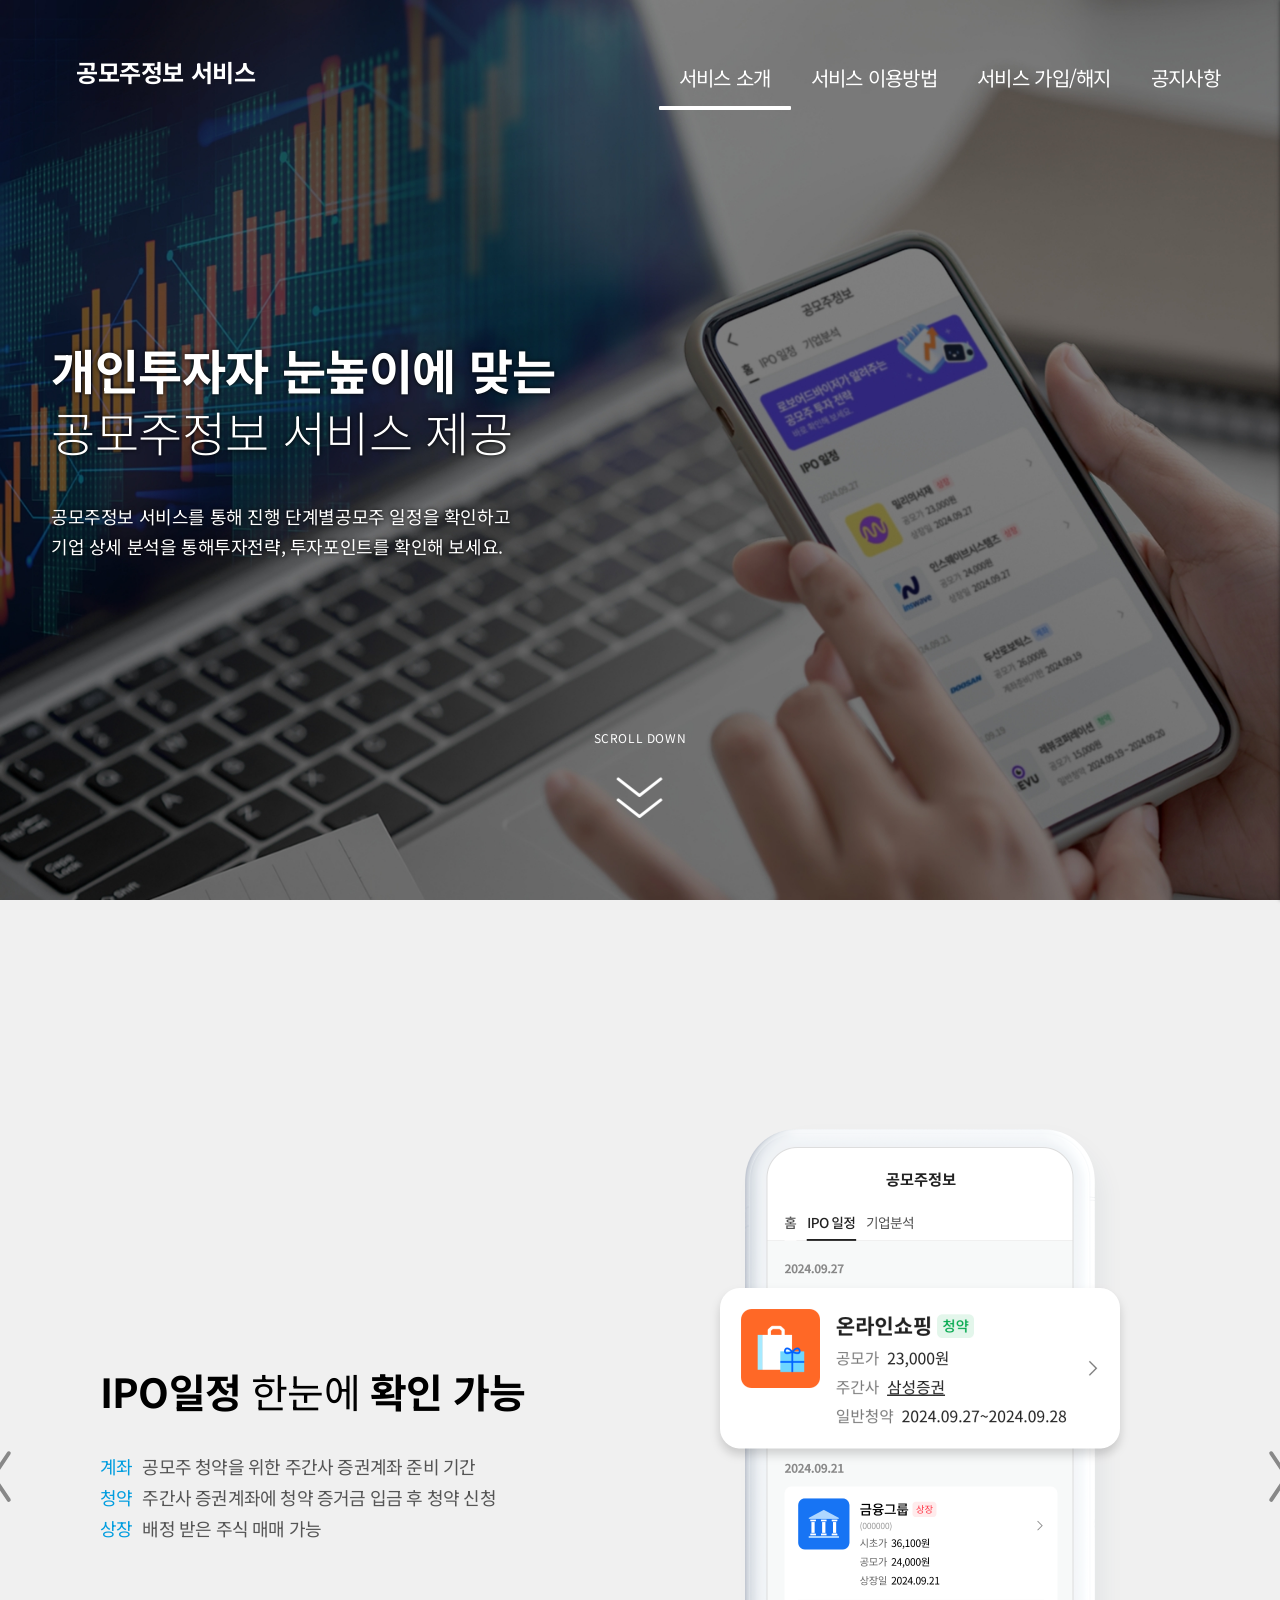
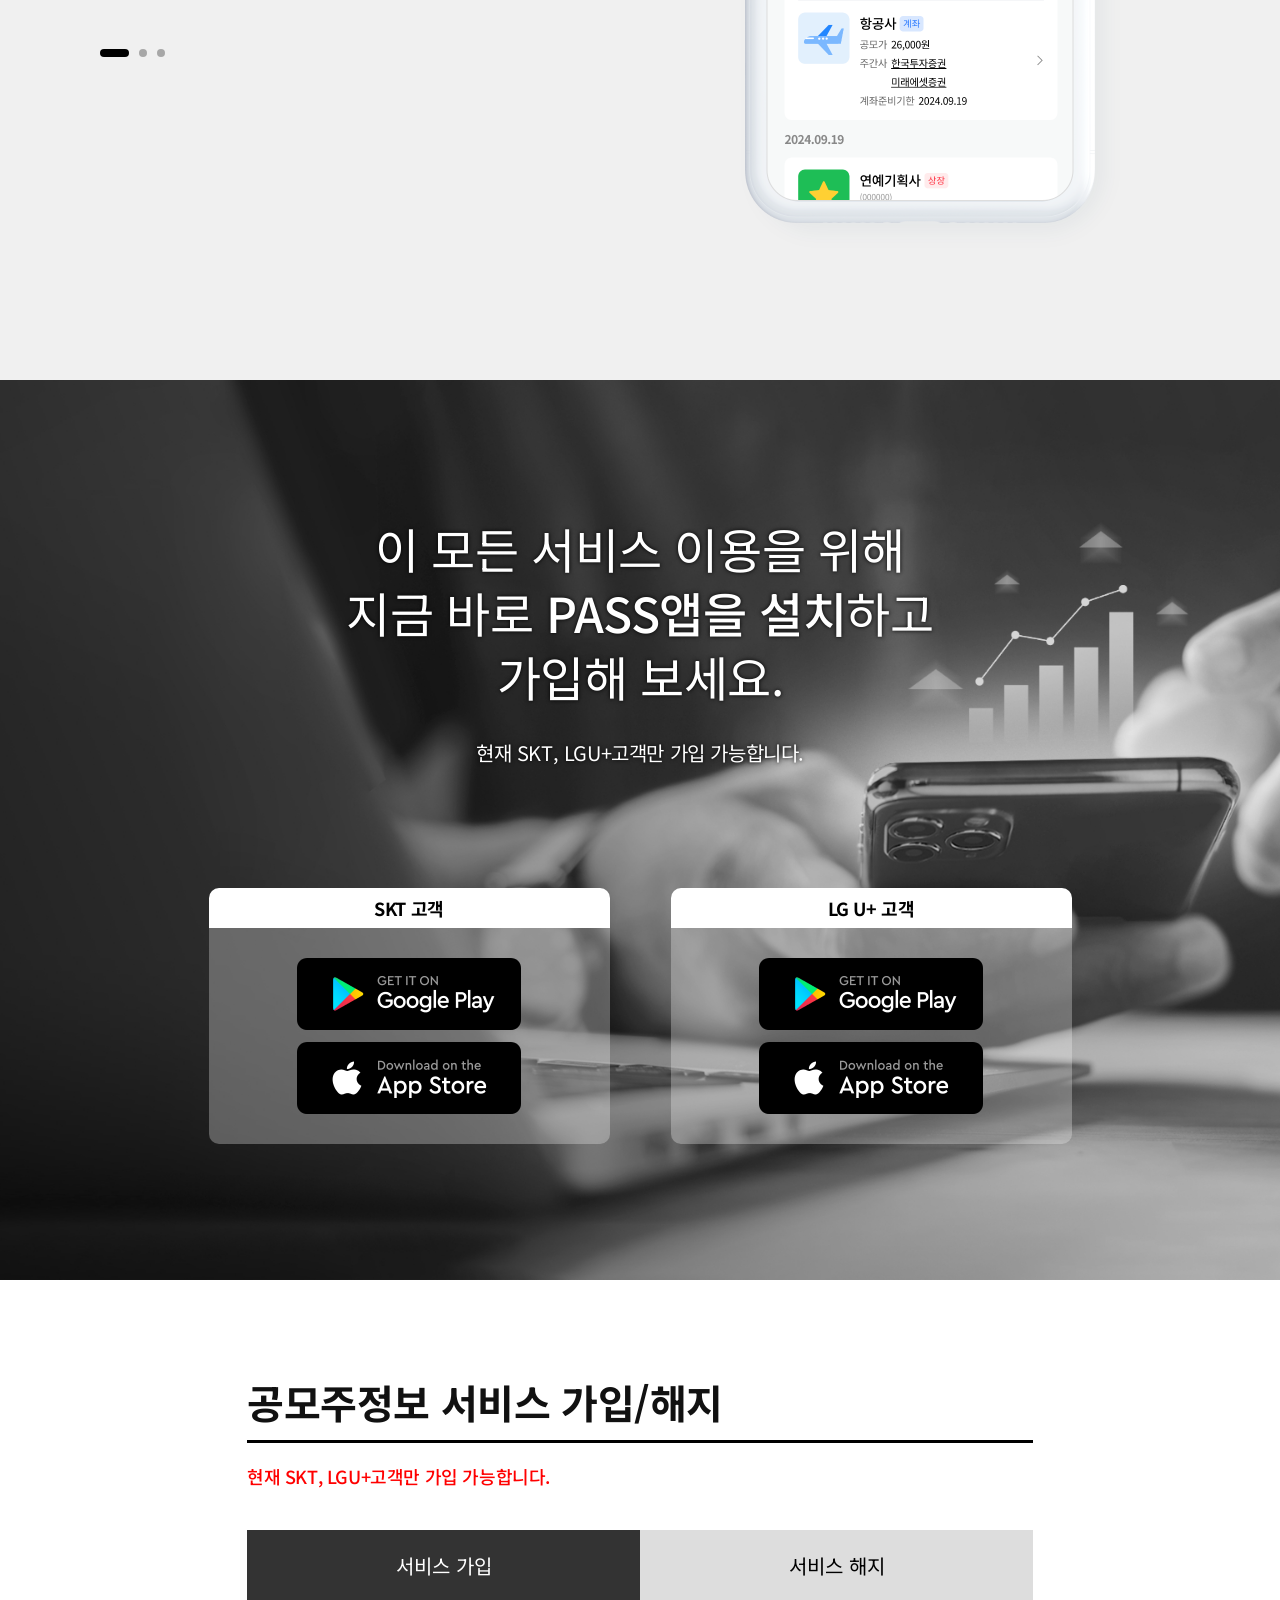
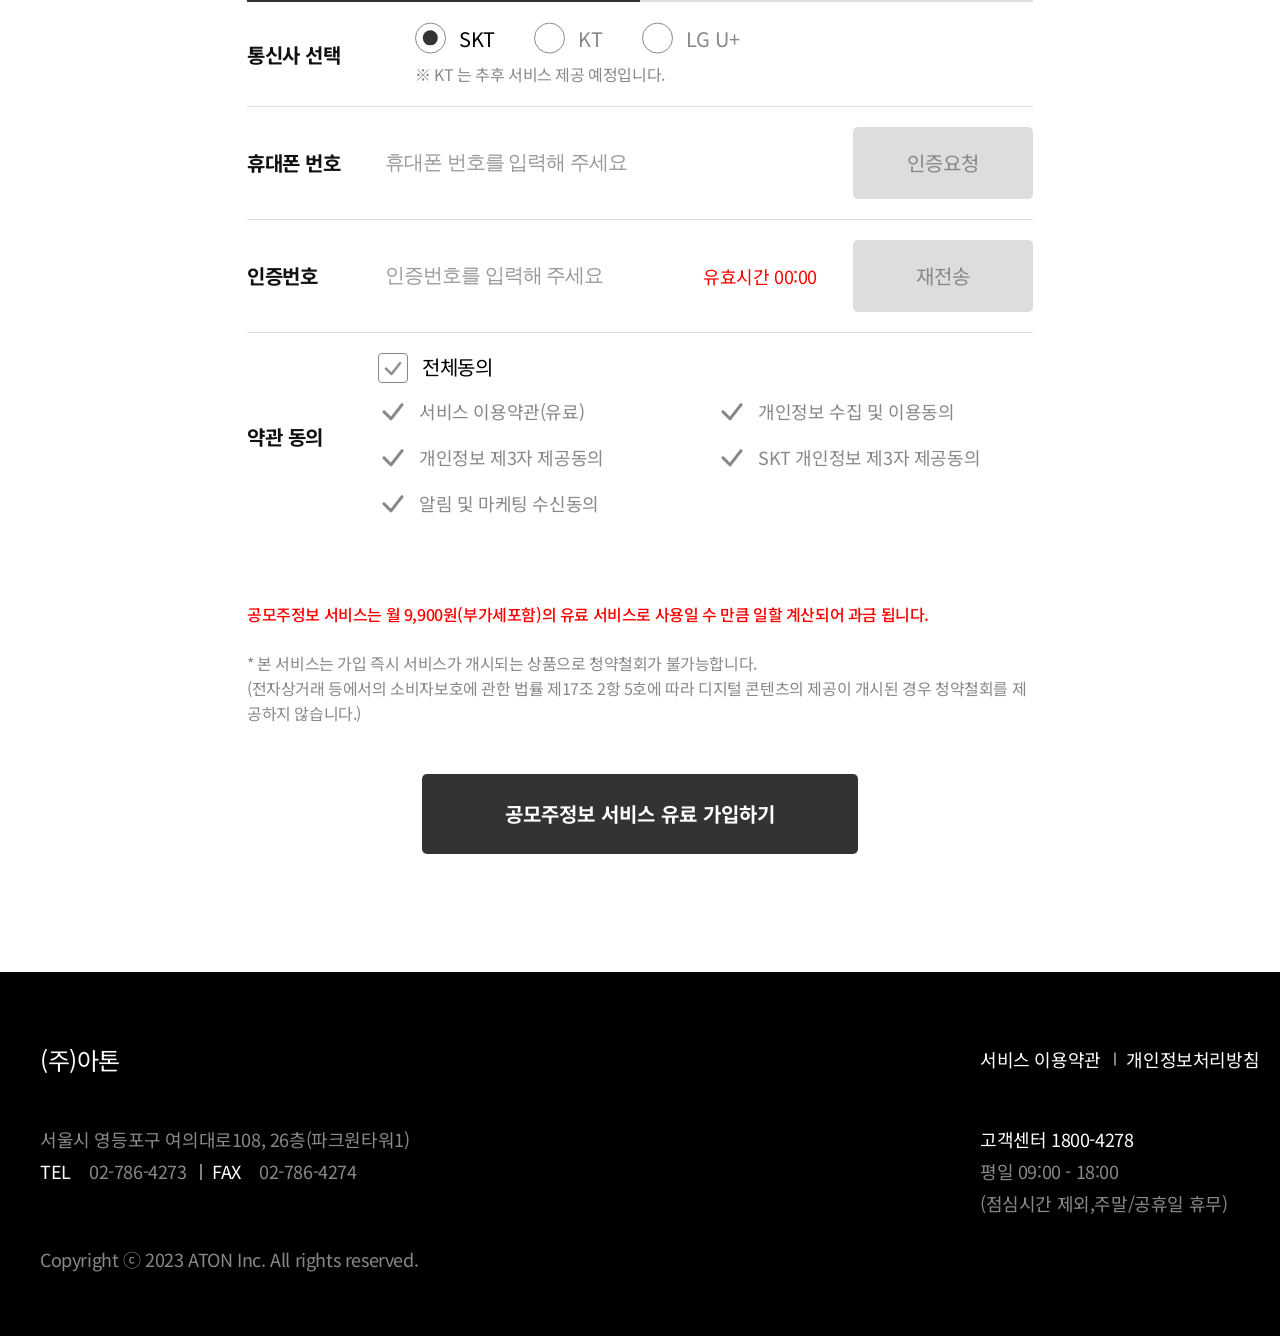
==== commit 0a19bbc1: "이미지 해상도 변경 및 폰트 크기 간격 수정. 불필요 이미지 삭제." ====
--- a/homepage/html/index.html
+++ b/homepage/html/index.html
@@ -303,7 +303,7 @@
 							<strong>통신사 선택</strong>
 							<div class="check_wrap">
 								<label>
-									<input type="radio" name="telecom02" disabled />
+									<input type="radio" name="telecom02" checked/>
 									<span class="checkmark"></span>
 									<span class="txt">SKT</span>
 								</label>
@@ -313,11 +313,11 @@
 									<span class="txt">KT</span>
 								</label>
 								<label>
-									<input type="radio" name="telecom02" checked/>
+									<input type="radio" name="telecom02" />
 									<span class="checkmark"></span>
 									<span class="txt">LG U+</span>
 								</label>
-								<p class="txt">※ SKT, KT 는 추후 서비스 제공 예정입니다.</p>
+								<p class="txt">※ KT 는 추후 서비스 제공 예정입니다.</p>
 							</div>
 						</div>
 					</div>
--- a/homepage/css/passipo_homepage.css
+++ b/homepage/css/passipo_homepage.css
@@ -280,7 +280,9 @@
 @media only screen and (max-width:720px) {
 	.store_wrap .inner {gap:40px;}
 	.telecom_group {flex-direction:column; align-items:center; gap:20px;}
-	.telecom_group .telecom_item {width:240px;}
+	.telecom_group .telecom_item {width:240px; border-radius:6px;}
+	.telecom_group .telecom_item div.tit {padding:5px 0;}
+	.telecom_group .telecom_item div.tit strong {font-size:14px; line-height:20px;}
 	.telecom_group .telecom_item .btn_group {padding:20px 0;}
 	.telecom_group .telecom_item .btn_group button {width:152px; height:48px;}
 }
@@ -292,7 +294,7 @@
 .unaccount_wrap {width:88.88888vw; max-width:786px; margin:0 auto; padding:60px 0 76px;}
 .unaccount_wrap div.tit {padding-bottom:8px; border-bottom:2px solid #000;}
 .unaccount_wrap div.tit strong {display:inline-block; font-size:24px; line-height:1.5em;}
-.unaccount_wrap .telecoms div.row {display:flex; align-items:center; width:100%; padding:18px 0; gap:18px; border-bottom:1px solid #ddd;}
+.unaccount_wrap .telecoms div.row {display:flex; align-items:flex-start; width:100%; padding:36px 0 12px; gap:18px; border-bottom:1px solid #ddd;}
 .unaccount_wrap .telecoms div.row strong {display:inline-block; min-width:70px; font-size:14px; line-height:1.28571em;}
 .unaccount_wrap .telecoms div.row div.check_wrap label {display:inline-block; position:relative; padding-left:2em; font-size:14px;}
 .unaccount_wrap .telecoms div.row div.check_wrap label + label {margin-left:12px;}
@@ -305,13 +307,13 @@
 .unaccount_wrap .telecoms div.row div.check_wrap label input:checked ~ span.txt {color:#000;}
 .unaccount_wrap .telecoms p.txt {margin-top:0.66666em; font-size:0.75em; color:#888;}
 
-.unaccount_wrap .phonenumber_wrap div.item {display:flex; justify-content:space-between; align-items:center; position:relative; width:100%; padding:20px 0; border-bottom:1px solid #ddd;}
+.unaccount_wrap .phonenumber_wrap div.item {display:flex; justify-content:space-between; align-items:center; position:relative; width:100%; padding:36px 0 12px; border-bottom:1px solid #ddd;}
 .unaccount_wrap .phonenumber_wrap strong.tit {display:inline-block; min-width:70px; font-size:14px; white-space:nowrap;}
 .unaccount_wrap .phonenumber_wrap .ipt_set {flex:1; position:relative;}
 .unaccount_wrap .phonenumber_wrap .ipt_set input {width:100%; height:36px; padding:0 1em; border:0 none; background-color:#fff; font-size:14px;}
 .unaccount_wrap .phonenumber_wrap .ipt_set input::placeholder {font-size:10px; letter-spacing:-0.05em;}
 .unaccount_wrap .phonenumber_wrap .ipt_set span.timer {position:absolute; top:50%; right:0; transform:translateY(-50%); color:#ff0000; font-size:10px; line-height:24px;}
-.unaccount_wrap .phonenumber_wrap button {width:68px; height:36px; margin-left:12px; background-color:#333; border-radius:5px;}
+.unaccount_wrap .phonenumber_wrap button {width:68px; height:36px; margin-left:12px; background-color:#333; border-radius:2px;}
 .unaccount_wrap .phonenumber_wrap button span {display:block; color:#fff; font-size:12px;}
 .unaccount_wrap .phonenumber_wrap button:disabled {background-color:#ddd;}
 .unaccount_wrap .phonenumber_wrap button:disabled span {color:#888;}
@@ -322,7 +324,7 @@
 .unaccount_wrap > div.btn button {width:320px; height:48px; background-color:#333;}
 .unaccount_wrap > div.btn button strong {color:#fff; font-size:14px;}
 
-.unaccount_wrap .guide_txt {font-size:0.75em;}
+.unaccount_wrap .guide_txt {margin-top:24px; font-size:0.75em;}
 .unaccount_wrap .guide_txt p + p {margin-top:6px;}
 .unaccount_wrap .guide_txt p.em {color:#ff0000; line-height:1.66666em;}
 .unaccount_wrap .guide_txt p.txt {color:#888; line-height:1.55555em;}
@@ -331,15 +333,16 @@
 	.unaccount_wrap {padding:92px 0 118px;}
 	.unaccount_wrap div.tit {border-bottom-width:3px;}
 	.unaccount_wrap div.tit strong {font-size:40px;}
+	.unaccount_wrap .phonenumber_wrap div.item {padding:20px 0;}
 	.unaccount_wrap .phonenumber_wrap strong.tit {width:118px; min-width:118px; font-size:20px; line-height:1.2em;}
 	.unaccount_wrap .phonenumber_wrap .ipt_set input {height:72px; font-size:20px;}
-	.unaccount_wrap .phonenumber_wrap .ipt_set input::placeholder {font-size:inherit}
+	.unaccount_wrap .phonenumber_wrap .ipt_set input::placeholder {font-size:inherit;}
 	.unaccount_wrap .phonenumber_wrap .ipt_set span.timer {font-size:18px;}
-	.unaccount_wrap .phonenumber_wrap button {width:180px; height:72px; margin-left:36px;}
+	.unaccount_wrap .phonenumber_wrap button {width:180px; height:72px; margin-left:36px; border-radius:5px;}
 	.unaccount_wrap .phonenumber_wrap button span {font-size:20px; line-height:1.2em;}
 	.unaccount_wrap .phonenumber_wrap p.error_txt {font-size:18px;}
 
-	.unaccount_wrap .telecoms div.row {padding:40px 0;}
+	.unaccount_wrap .telecoms div.row {align-items:center; gap:0; padding:23px 0 20px 0;}
 	.unaccount_wrap .telecoms div.row strong {min-width:118px; font-size:20px; line-height:1.2em; line-height:unset;}
 	.unaccount_wrap .telecoms div.row div.check_wrap {margin-left:50px;}
 	.unaccount_wrap .telecoms div.row div.check_wrap label {padding-left:44px; font-size:24px;}
@@ -351,7 +354,7 @@
 	.unaccount_wrap > div.btn button {width:436px; height:96px; border-radius:5px;}
 	.unaccount_wrap > div.btn button strong {font-size:24px;}
 
-	.unaccount_wrap .guide_txt {margin-top:24px; font-size:1em;}
+	.unaccount_wrap .guide_txt {margin-top:60px; font-size:1em;}
 	.unaccount_wrap .guide_txt p + p {margin-top:24px;}
 	.unaccount_wrap .guide_txt p.em {font-weight:500;;}
 }
@@ -432,8 +435,8 @@
 .board_list {margin-top:24px;}
 table.boardTable {width:100%; max-width:1200px; margin:0 auto; font-size:1.125em;}
 table.boardTable thead tr > th,
-table.boardTable thead tr > td {min-height:72px; text-align:center;}
-table.boardTable thead th {padding:1em; border-top:2px solid #000; border-bottom:1px solid #eee; font-weight:700; text-align:center;}
+table.boardTable thead tr > td {min-height:60px; text-align:center;}
+table.boardTable thead th {height:60px; padding:1em; border-top:2px solid #000; border-bottom:1px solid #eee; font-weight:700; text-align:center;}
 
 table.boardTable tbody tr td {border-bottom:1px solid #ddd;}
 table.boardTable tbody td {padding:0.91666em 0; background-color:#fff;}
@@ -447,7 +450,7 @@
 
 table.boardTable td.list-title {padding-left:60px; font-weight:500;}
 table.boardTable td.list-date {font-weight:400; text-align:center;}
-table.boardTable td.list-title div.default {display:block; font-weight:500;}
+table.boardTable td.list-title div.default {display:block; font-weight:500; line-height:26px;}
 table.boardTable td.list-title div.mobile {display:none;}
 @media screen and (max-width:1000px) {
     
@@ -648,7 +651,7 @@
 .signTab button.active {background-color:#333;}
 .signTab button.active span {color:#fff;}
 
-.sign_wrap .agree_wrap .row {display:flex; align-items:flex-start; width:100%; padding: 40px 0; gap:10px;}
+.sign_wrap .agree_wrap .row {display:flex; align-items:flex-start;; width:100%; padding:36px 0 12px; gap:10px;}
 .sign_wrap .agree_wrap .row > strong {display:inline-block; min-width:84px; font-size:14px; white-space:nowrap;}
 
 .sign_wrap .agree_wrap .check_all {padding-left:3px;}
@@ -677,7 +680,7 @@
 	.signTab button {height:72px;}
 	.signTab button span {font-size:20px; line-height:1.2em;}
 
-	.sign_wrap .agree_wrap .row {display:flex; align-items:flex-start; width:100%; padding: 40px 0; gap:10px;}
+	.sign_wrap .agree_wrap .row {display:flex; align-items:center; width:100%; padding:20px 0; gap:10px;}
 	.sign_wrap .agree_wrap .row > strong {min-width:118px; font-size:20px; line-height:1.2em;}
 
 	.sign_wrap .agree_wrap .check_all label {height:30px; padding-left:2.75em; line-height:30px;}
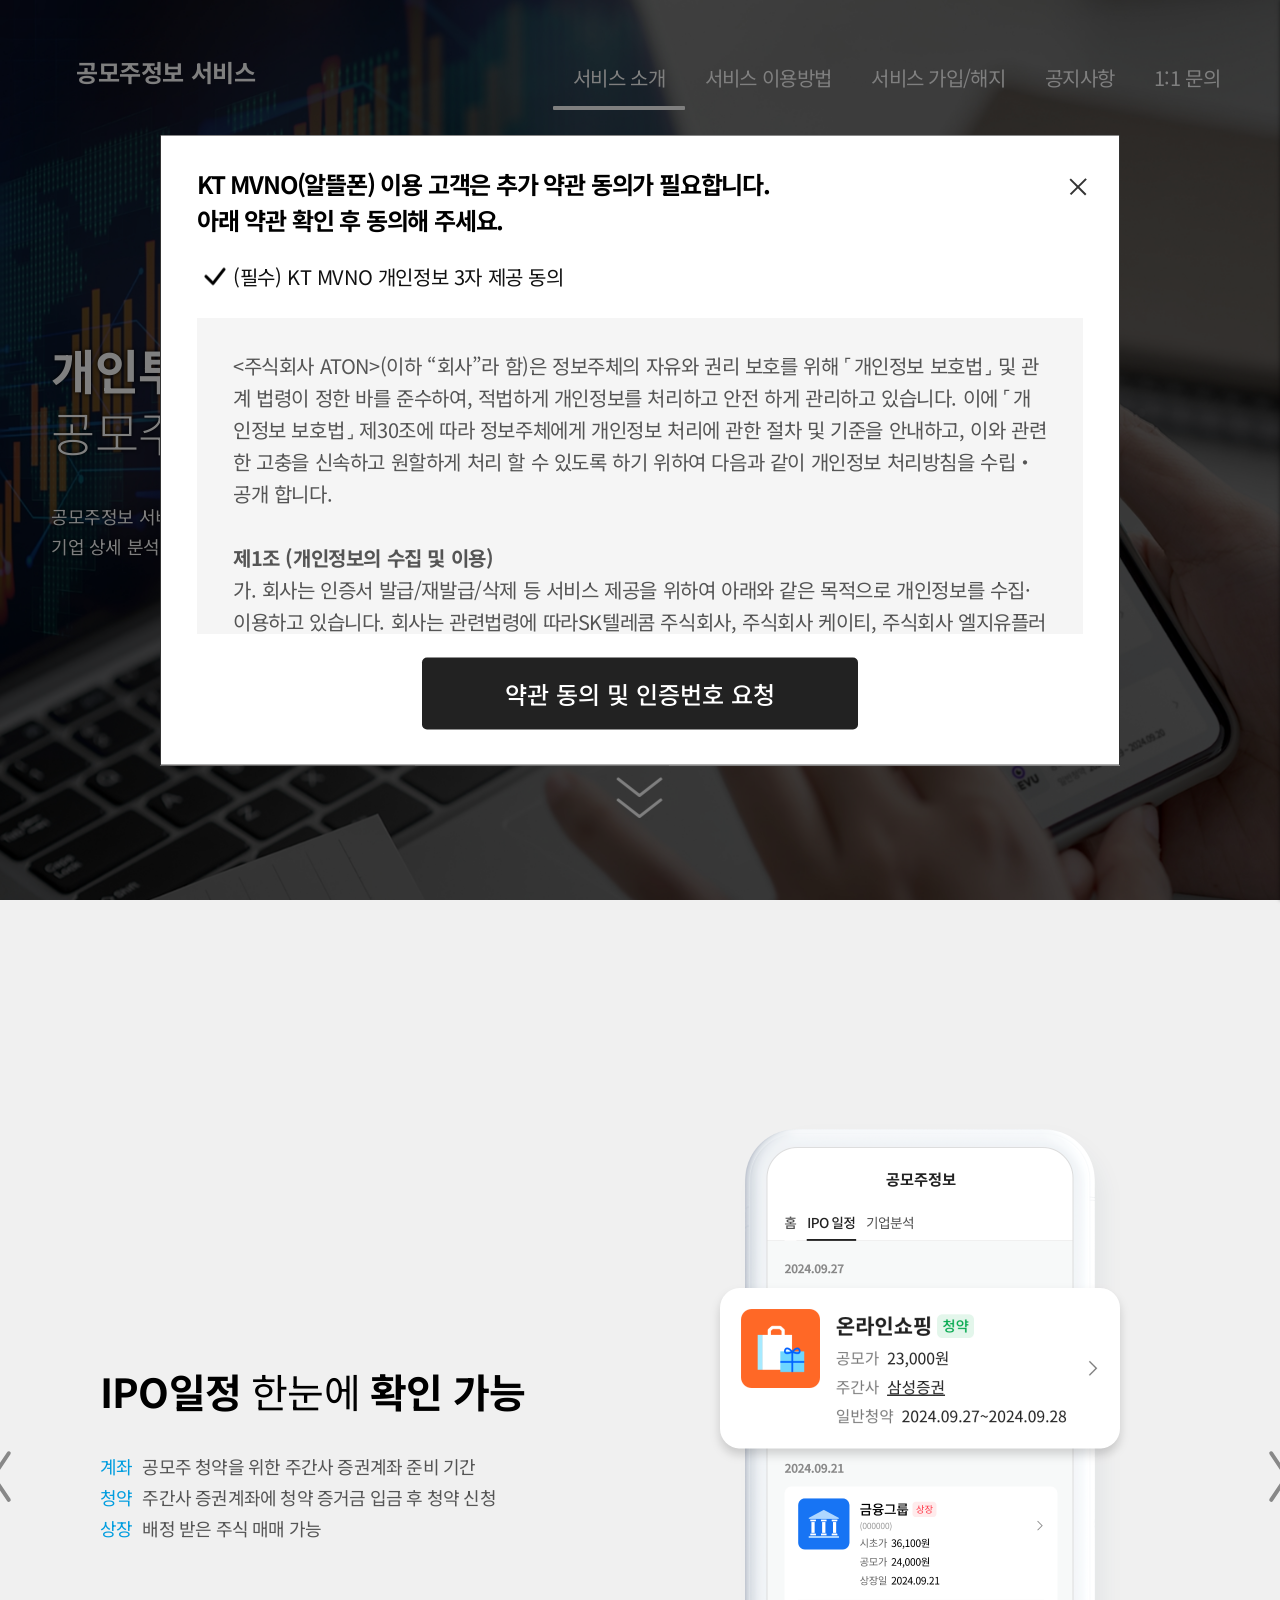
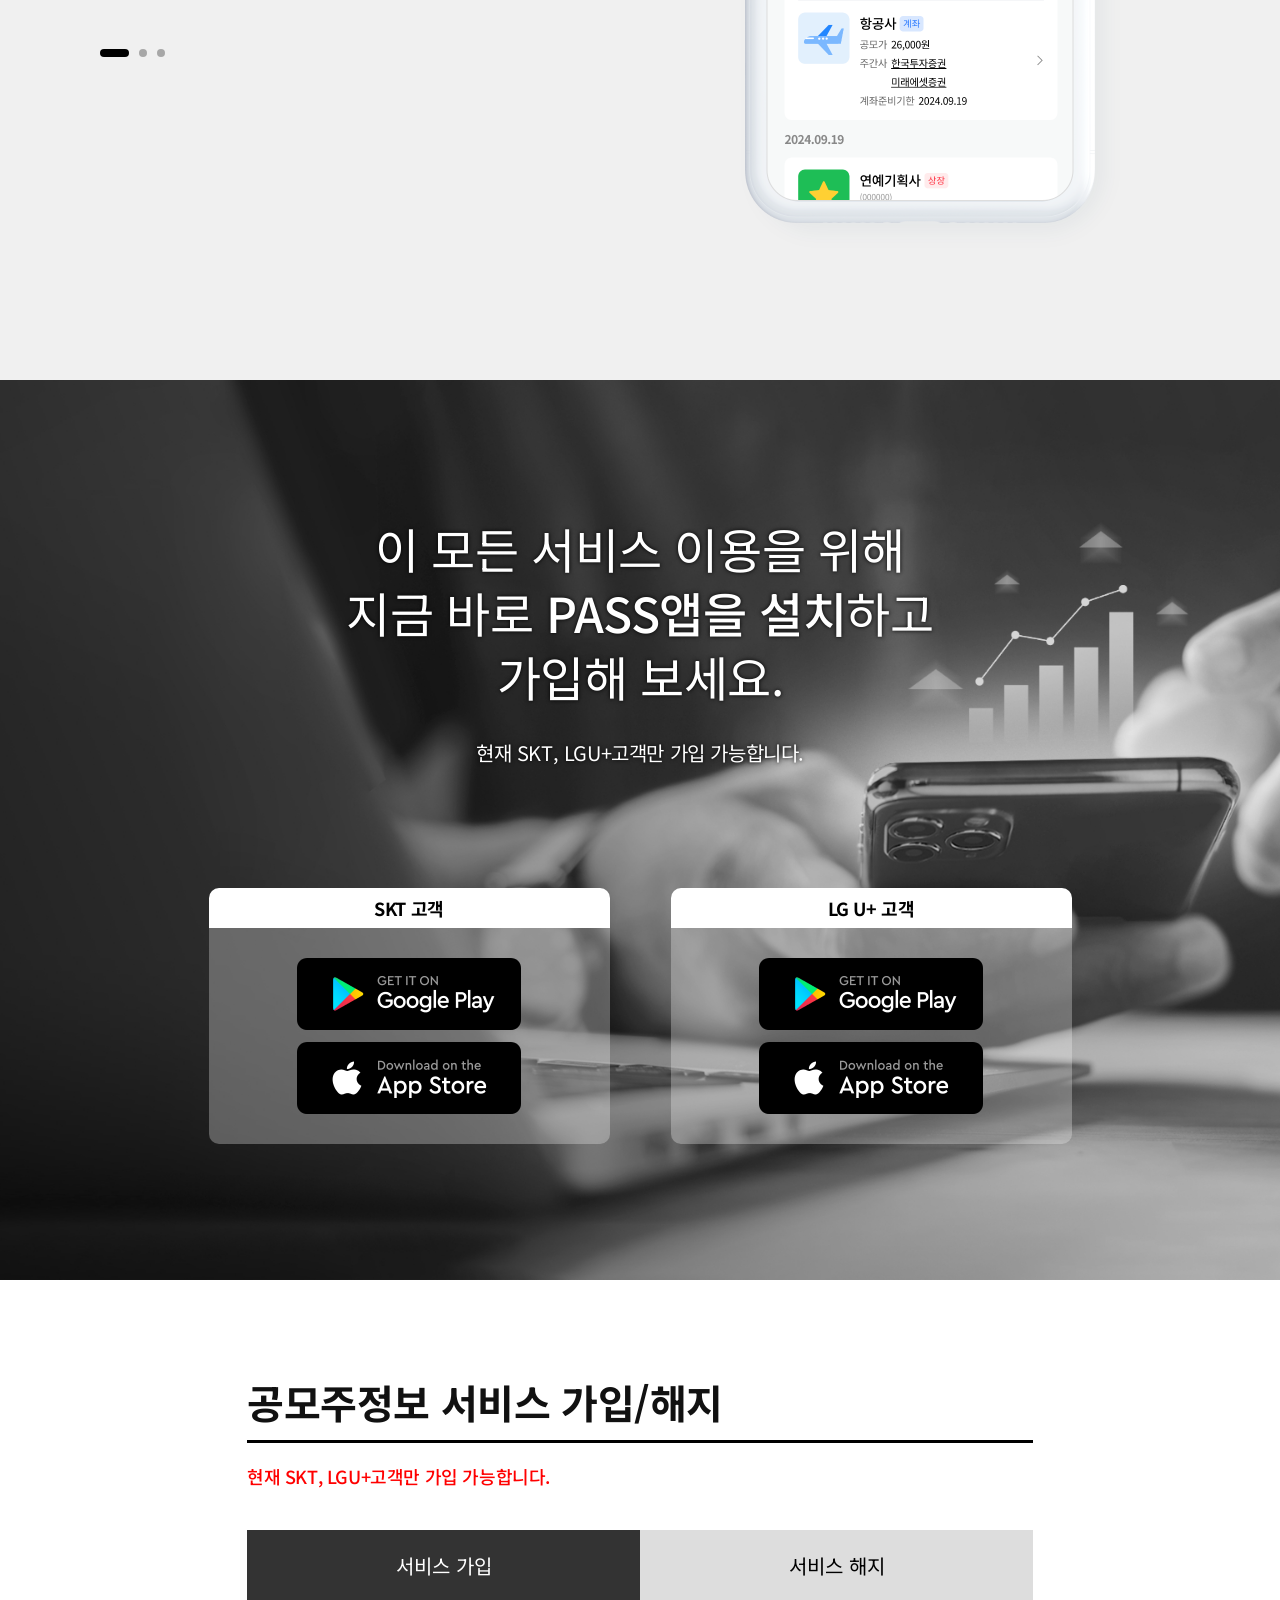
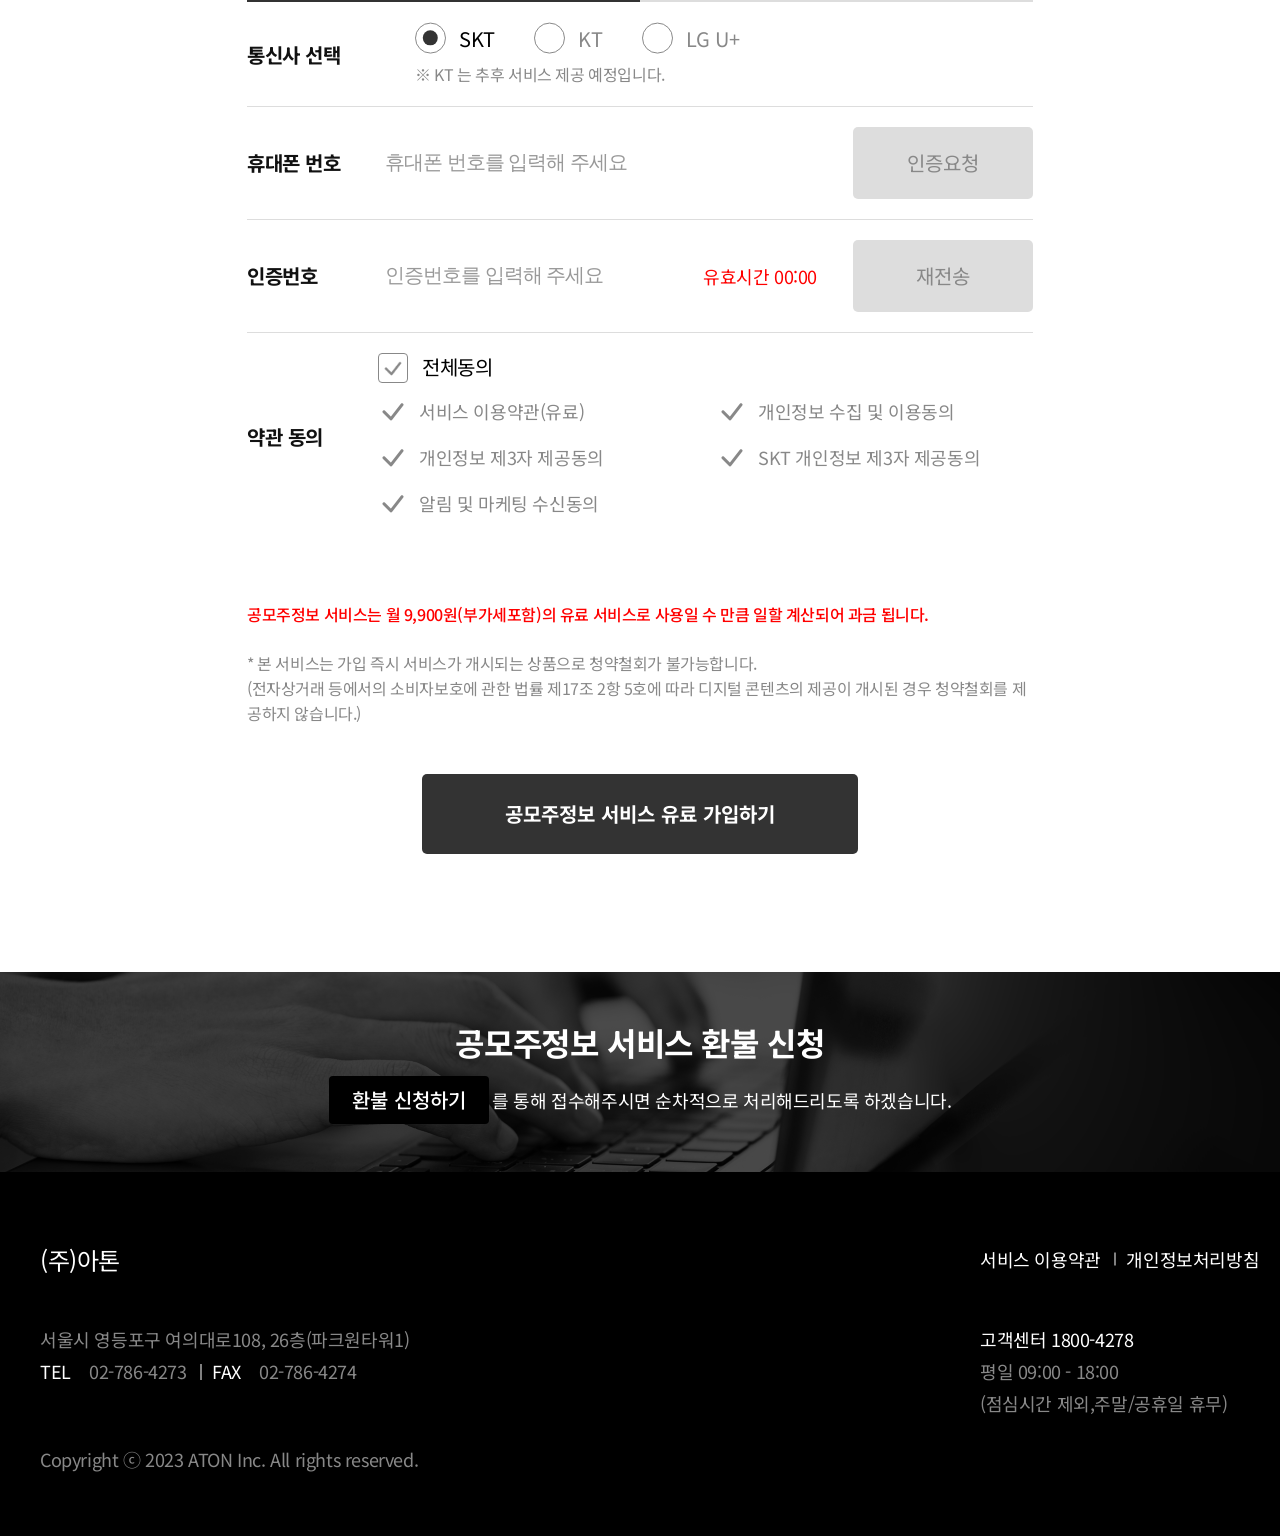
==== commit e20a8255: "1:1 문의하기 추가." ====
--- a/homepage/html/index.html
+++ b/homepage/html/index.html
@@ -25,6 +25,7 @@
 				<li data-menuanchor="page3"><a href="./index.html#section2"><span>서비스 이용방법</span></a></li>
 				<li data-menuanchor="page4"><a href="./index.html#section3"><span>서비스 가입/해지</span></a></li>
 				<li data-menuanchor="page5"><a href="notice_list.html"><span>공지사항</span></a></li>
+				<li data-menuanchor="page6"><a href="./index.html#section5"><span>1:1 문의</span></a></li>
 			</ul>
 		</div>
 		<div class="btn_menu_toggle"><button type="button"><span>모바일 메뉴열기</span></button></div>
@@ -364,6 +365,32 @@
 		
 	</div><!-- // #section3 -->
 
+	<div class="section" id="section5">
+<style>
+.refund_wrap {display:flex; flex-direction:column; justify-content:center; align-items:center; width:100%; height:200px; background:rgba(0,0,0,1) url('../images/img_main_refund_bg.png') no-repeat left center / cover; color:#fff;}
+.refund_wrap .inner {max-width:1200px; text-align:center;}
+.refund_wrap .inner div.tit {}
+.refund_wrap .inner div.tit strong {display:block; font-size:2em; line-height:1.46875em; text-align:center;}
+.refund_wrap .inner div.txt_wrap {margin-top:10px;}
+.refund_wrap .inner div.txt_wrap button {display:inline-block; width:160px; height:48px; border-radius:4px; background-color:#000; color:#fff}
+.refund_wrap .inner div.txt_wrap button span {color:#fff; font-size:20px; line-height:1.2em; font-weight:500;}
+.refund_wrap .inner div.txt_wrap span.txt {color:#fff; font-size:18px; line-height:1.5em; font-size:bold;}
+.refund_wrap .inner div.txt_wrap span.txt br {display:none;}
+</style>
+		<div class="refund_wrap">
+			<div class="inner">
+				<div class="tit"><strong>공모주정보 서비스 환불 신청</strong></div>
+				<div class="txt_wrap">
+					<button type="button" class="btn_refund"><span>환불 신청하기</span></button>
+					<span class="txt">를 통해 접수해주시면 <br />순차적으로 처리해드리도록 하겠습니다.</span>
+				</div>
+			</div>
+		</div>
+		<!-- // refund_wrap -->
+
+	</div>
+	<!-- // section5 -->
+
 
 	<div class="section" id="section4">
 
@@ -538,6 +565,7 @@
 		<li><a href="./index.html#section2">서비스 이용방법</a></li>
 		<li><a href="./index.html#section3">서비스 해지</a></li>
 		<li><a href="notice_list.html">공지사항</a></li>
+		<li><a href="notice_list.html">1:1 문의</a></li>
 	</ul>
 </div>
 <!-- // aside -->
@@ -549,10 +577,71 @@
 			<p class="txt">휴대폰으로 인증번호가 발송되었습니다.</p>
 		</div>
 		<div class="btn_group">
-			<div><button type="button"><span>확인</span></button></div>
+			<div><button type="button" class="btn_close"><span>확인</span></button></div>
 		</div>
 	</div>
 </div>
+
+<style>
+.layer.privacy_agree.active {touch-action:none;}
+</style>
+
+
+
+<div class="layer privacy_agree active" id="privacy_agree01" style="display:block;">
+	<div class="inner">
+		<!-- <div class="layer_header">
+			<h2>KT MVNO 개인정보 3자 제공 동의</h2>
+		</div> -->
+		<button type="button" class="btn_close"><span>닫기</span></button>
+		<div class="layer_content">
+
+			<div class="privacy_agree_wrap">
+				<div class="tit">
+					KT MVNO(알뜰폰) 이용 고객은 추가 약관 동의가 필요합니다.<br />
+					아래 약관 확인 후 동의해 주세요.
+				</div>
+
+				<div class="checkbox_wrap">
+					<input type="checkbox" checked disabled><!-- 기능상 필요 없으면 삭제해도 됨. -->
+					<span class="checkmark"><img src="../images/ico_check_s_on.png" alt=""></span>
+					<span class="txt">(필수) KT MVNO 개인정보 3자 제공 동의</span>
+				</div>
+			</div>
+			<!-- // privacy_agree_wrap -->
+
+
+			<div class="txt_content">
+				&lt;주식회사 ATON&gt;(이하 “회사”라 함)은 정보주체의 자유와 권리 보호를 위해 ⌜개인정보 보호법⌟ 및 관계 법령이 정한 바를 준수하여, 적법하게 개인정보를 처리하고 안전 하게 관리하고 있습니다. 이에 ⌜개인정보 보호법⌟ 제30조에 따라 정보주체에게 개인정보 처리에 관한 절차 및 기준을 안내하고, 이와 관련한 고충을 신속하고 원할하게 처리 할 수 있도록 하기 위하여 다음과 같이 개인정보 처리방침을 수립・공개 합니다.
+
+				<strong>제1조 (개인정보의 수집 및 이용)</strong>
+				가. 회사는 인증서 발급/재발급/삭제 등 서비스 제공을 위하여 아래와 같은 목적으로 개인정보를 수집·이용하고 있습니다. 회사는 관련법령에 따라SK텔레콤 주식회사, 주식회사 케이티, 주식회사 엘지유플러스, 서비스 이용기관(인증서를 이용하여 이용자의 전자서명정보와 전자서명검증정보의 합치성을 확인하려는 자)으로부터 제공 받거나 이용자로부터 직접 동의를 받아 개인정보를 수집·이용합니다.
+				
+				* 수집하거나 제공 받은 개인정보가 정보수정으로 수정된 경우에는 변경된 정보를 포함합니다.
+				
+				나. 회사는 법령에 따라 동의 없이 수집할 수 있는 자동생성정보(로그기록 및 서비스 계약이행 과정에서 자동적으로 생성되는 정보) 등을 상기 목적 범위 내에서 수집하여 이용할 수 있습니다. 또 고객이 선택동의사항에 대하여 동의할 경우 해당 개인정보를 해당 목적 범위 내에서 이용할 수 있습니다.
+				
+				다. 회사는 서비스 제공을 위하여 SK텔레콤 주식회사, 주식회사 케이티, 주식회사 엘지유플러스, 서비스 이용기관 등 제휴사 타 기관으로부터 제공 받는 개인정보를 관련법령을 준수하여 처리하고 보호합니다
+				
+				가. 회사는 인증서 발급/재발급/삭제 등 서비스 제공을 위하여 아래와 같은 목적으로 개인정보를 수집·이용하고 있습니다. 회사는 관련법령에 따라SK텔레콤 주식회사, 주식회사 케이티, 주식회사 엘지유플러스, 서비스 이용기관(인증서를 이용하여 이용자의 전자서명정보와 전자서명검증정보의 합치성을 확인하려는 자)으로부터 제공 받거나 이용자로부터 직접 동의를 받아 개인정보를 수집·이용합니다.
+
+				<strong>제1조 (개인정보의 수집 및 이용)</strong>
+				가. 회사는 인증서 발급/재발급/삭제 등 서비스 제공을 위하여 아래와 같은 목적으로 개인정보를 수집·이용하고 있습니다. 회사는 관련법령에 따라SK텔레콤 주식회사, 주식회사 케이티, 주식회사 엘지유플러스, 서비스 이용기관(인증서를 이용하여 이용자의 전자서명정보와 전자서명검증정보의 합치성을 확인하려는 자)으로부터 제공 받거나 이용자로부터 직접 동의를 받아 개인정보를 수집·이용합니다.
+				
+				* 수집하거나 제공 받은 개인정보가 정보수정으로 수정된 경우에는 변경된 정보를 포함합니다.
+				
+				나. 회사는 법령에 따라 동의 없이 수집할 수 있는 자동생성정보(로그기록 및 서비스 계약이행 과정에서 자동적으로 생성되는 정보) 등을 상기 목적 범위 내에서 수집하여 이용할 수 있습니다. 또 고객이 선택동의사항에 대하여 동의할 경우 해당 개인정보를 해당 목적 범위 내에서 이용할 수 있습니다.
+				
+				다. 회사는 서비스 제공을 위하여 SK텔레콤 주식회사, 주식회사 케이티, 주식회사 엘지유플러스, 서비스 이용기관 등 제휴사 타 기관으로부터 제공 받는 개인정보를 관련법령을 준수하여 처리하고 보호합니다
+				
+				가. 회사는 인증서 발급/재발급/삭제 등 서비스 제공을 위하여 아래와 같은 목적으로 개인정보를 수집·이용하고 있습니다. 회사는 관련법령에 따라SK텔레콤 주식회사, 주식회사 케이티, 주식회사 엘지유플러스, 서비스 이용기관(인증서를 이용하여 이용자의 전자서명정보와 전자서명검증정보의 합치성을 확인하려는 자)으로부터 제공 받거나 이용자로부터 직접 동의를 받아 개인정보를 수집·이용합니다.
+			</div>
+
+			<div class="btn"><button type="button"><span>약관 동의 및 인증번호 요청</span></button></div>
+		</div>
+	</div>
+</div>
+<!-- // layer -->
 
 
 
@@ -605,5 +694,14 @@
 })
 })
 </script>
+
+<script>
+let privacy_agree = document.querySelector(".privacy_agree");
+privacy_agree.querySelector(".btn button").addEventListener("click", function(item){
+	alert("닫기");
+	privacy_agree.style.display = "none";
+	privacy_agree.classList.remove("active");
+})
+</script>
 </body>
 </html>
--- a/homepage/css/passipo_homepage.css
+++ b/homepage/css/passipo_homepage.css
@@ -307,7 +307,7 @@
 .unaccount_wrap .telecoms div.row div.check_wrap label input:checked ~ span.txt {color:#000;}
 .unaccount_wrap .telecoms p.txt {margin-top:0.66666em; font-size:0.75em; color:#888;}
 
-.unaccount_wrap .phonenumber_wrap div.item {display:flex; justify-content:space-between; align-items:center; position:relative; width:100%; padding:36px 0 12px; border-bottom:1px solid #ddd;}
+.unaccount_wrap .phonenumber_wrap div.item {display:flex; justify-content:space-between; align-items:center; position:relative; width:100%; padding:12px 0; border-bottom:1px solid #ddd;}
 .unaccount_wrap .phonenumber_wrap strong.tit {display:inline-block; min-width:70px; font-size:14px; white-space:nowrap;}
 .unaccount_wrap .phonenumber_wrap .ipt_set {flex:1; position:relative;}
 .unaccount_wrap .phonenumber_wrap .ipt_set input {width:100%; height:36px; padding:0 1em; border:0 none; background-color:#fff; font-size:14px;}
@@ -699,6 +699,59 @@
 /* // 가입관련 약관동의 + a */
 
 
+
+
+
+/* 서비스가입 알뜰폰 약관동의 */
+.layer.privacy_agree {position:fixed; top:0; left:0; width:100%; height:100vh; background-color:rgba(0,0,0,0.5); transform:unset; touch-action:none; z-index:20;}
+.layer.privacy_agree .inner {position:fixed; top:50%; left:50%; width:100%; max-width:960px; transform:translate(-50%,-50%); background-color:#fff; z-index:11;}
+.layer.privacy_agree .layer_header {display:flex; justify-content:space-between; align-items:center; position:relative; background-color:#333;}
+.layer.privacy_agree .layer_header h2 {height:72px; padding:0 24px; color:#fff; font-size:20px; line-height:72px; text-align:left;}
+.layer.privacy_agree button.btn_close {position:absolute; top:34px; right:24px; width:36px; height:36px; color:transparent;}
+.layer.privacy_agree button.btn_close::before,
+.layer.privacy_agree button.btn_close::after {content:""; position:absolute; top:50%; left:50%; width:60%; height:1.5px; background-color:#333;}
+.layer.privacy_agree button.btn_close::before {transform:translate(-50%,-50%) rotate(45deg);}
+.layer.privacy_agree button.btn_close::after {transform:translate(-50%,-50%) rotate(-45deg);}
+
+.layer.privacy_agree .layer_content {display:flex; flex-direction:column; width:100%; height:100%; max-height:70.09259vh; padding:30px 0 35px; border:1px solid #333;}
+
+.layer.privacy_agree .layer_content .privacy_agree_wrap {padding:0 36px;}
+.layer.privacy_agree .layer_content .privacy_agree_wrap div.tit {color:#000; font-size:24px; line-height:1.5em; font-weight:bold; letter-spacing:-0.05em; word-break:keep-all;}
+
+.layer.privacy_agree .layer_content .checkbox_wrap {display:flex; align-items:center; margin-top:20px;}
+.layer.privacy_agree .layer_content .checkbox_wrap input[type="checkbox"] {width:0; height:0; opacity:0;}
+.layer.privacy_agree .layer_content .checkbox_wrap span.checkmark {display:inline-block; width:36px; height:36px;}
+.layer.privacy_agree .layer_content .checkbox_wrap span.txt {font-size:20px; line-height:29px;}
+
+.layer.privacy_agree .layer_content .txt_content {margin:24px 36px 0; padding:0 36px 36px; flex:1; color:#555; font-size:20px; line-height:1.6; overflow-y:auto; white-space:pre-line; background-color:#f5f5f5;}
+.layer.privacy_agree div.btn {margin-top:24px; text-align:center;}
+.layer.privacy_agree div.btn button {width:436px; height:72px; border-radius:5px; background-color:#222; color:#fff;}
+.layer.privacy_agree div.btn button span {display:block; color:#fff; font-size:24px; line-height:1em; font-weight:500;}
+@media screen and (max-width:786px) {
+	.layer.privacy_agree {top:0; left:0; width:100%; height:100vh; background-color:rgba(0,0,0,0.5); transform:unset; z-index:20;}
+	.layer.privacy_agree .layer_header h2 {height:48px; font-size:16px; line-height:48px;}
+	.layer.privacy_agree button.btn_close {top:16px; right:16px;}
+
+	.layer.privacy_agree .inner {display:flex; flex-direction:column; justify-content:space-between; position:fixed; top:50%; left:50%; width:88.88888vw; height:83vh; margin:0 auto; background-color:#fff; transform:translate(-50%,-50%);}
+	
+	.layer.privacy_agree .layer_content {flex:1; height:auto; max-height:unset; padding:0; border:0; overflow-y:auto;}
+
+	.layer.privacy_agree .layer_content .privacy_agree_wrap {padding:20px 20px 0 20px;}
+	.layer.privacy_agree .layer_content .privacy_agree_wrap div.tit {padding-right:36px; font-size:18px;}
+	.layer.privacy_agree .layer_content .checkbox_wrap span.checkmark {display:inline-block; width:24px; height:24px;}
+	.layer.privacy_agree .layer_content .checkbox_wrap span.txt {font-size:14px; line-height:24px;}
+	
+	.layer.privacy_agree .layer_content .txt_content {margin:20px 20px 0 20px; padding:0 24px 24px; font-size:0.875em;}
+	.layer.privacy_agree div.btn {margin-top:20px; padding:0 20px 20px;}
+	.layer.privacy_agree div.btn button {width:100%; height:48px; border-radius:3px;}
+	.layer.privacy_agree div.btn button span {font-size:14px;}
+}
+/* // 서비스가입 알뜰폰 약관동의 */
+
+
+
+
+
 /* alert형 레이어 팝업 */
 .layer.alert {position:relative; z-index:11;}
 .layer.alert::before {content:""; position:fixed; top:0; left:0; width:100%; height:100%; background-color:rgba(0,0,0,0.3); z-index:11;}
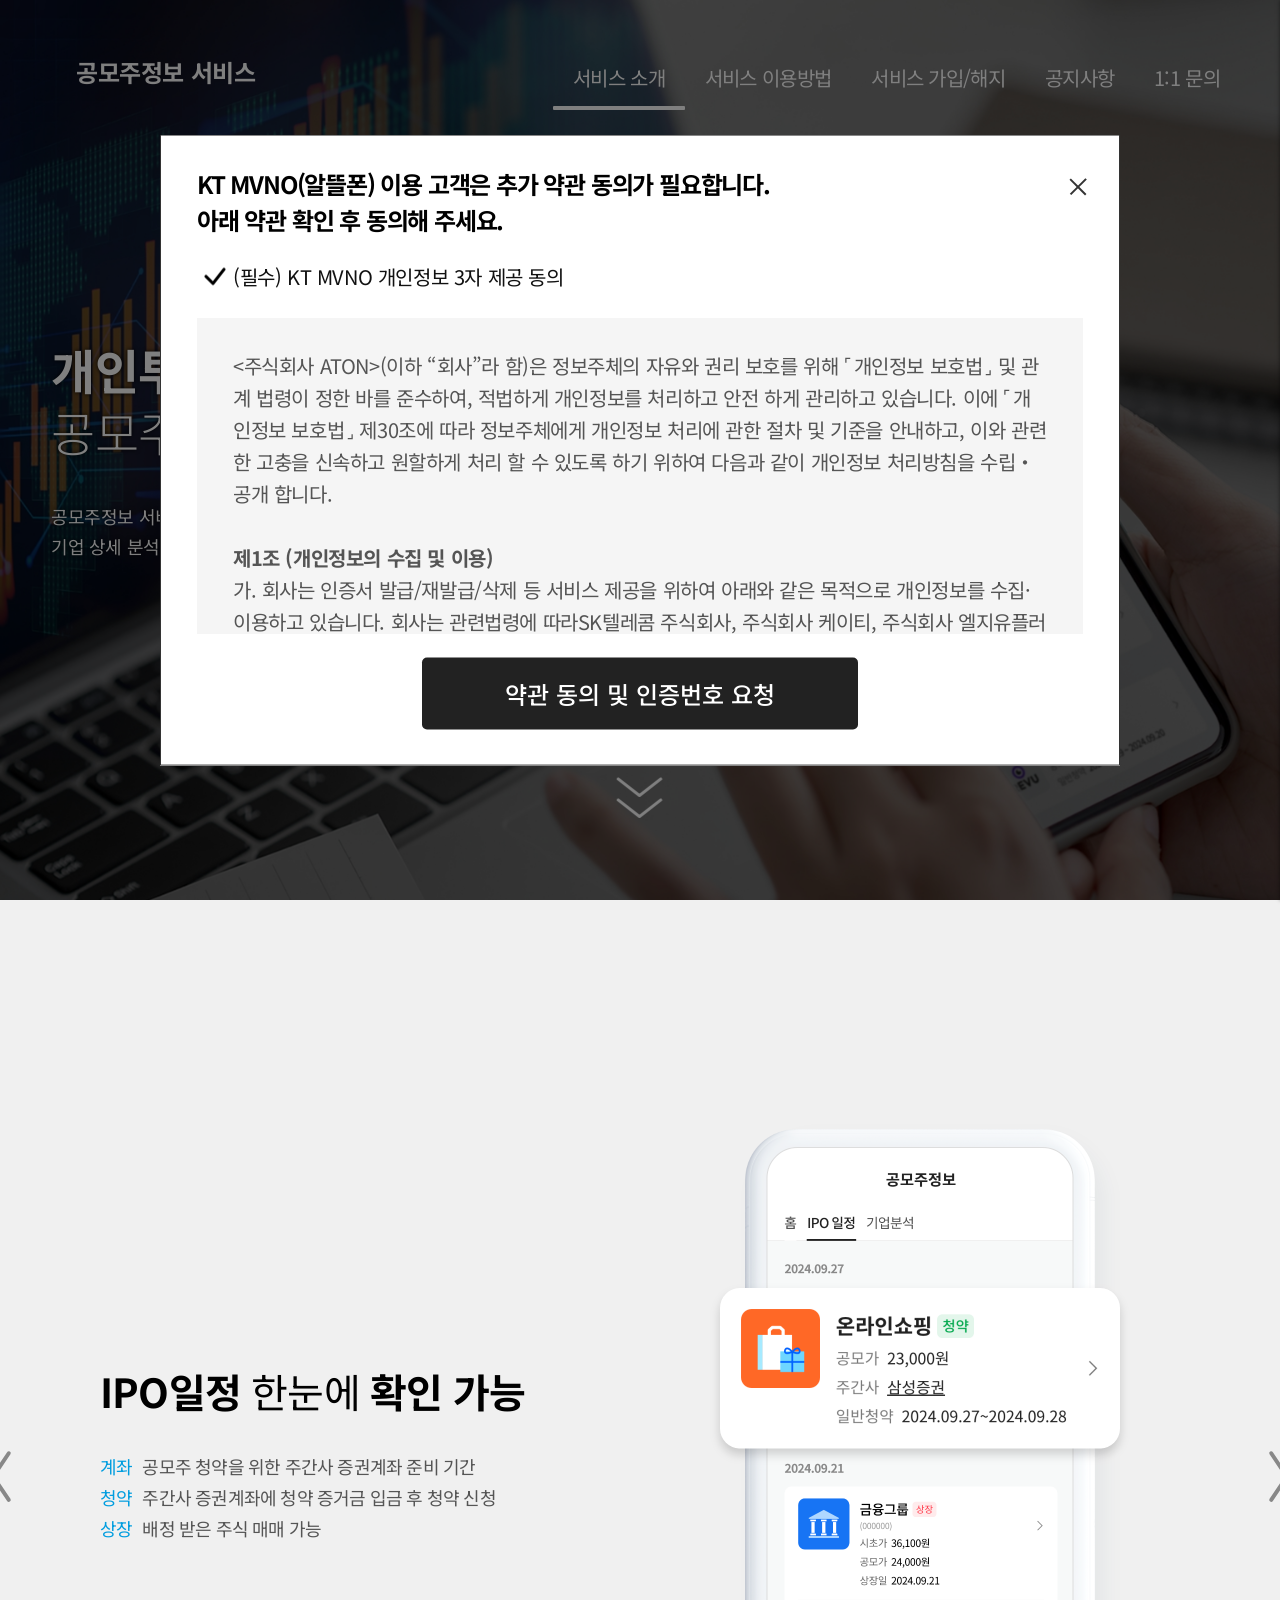
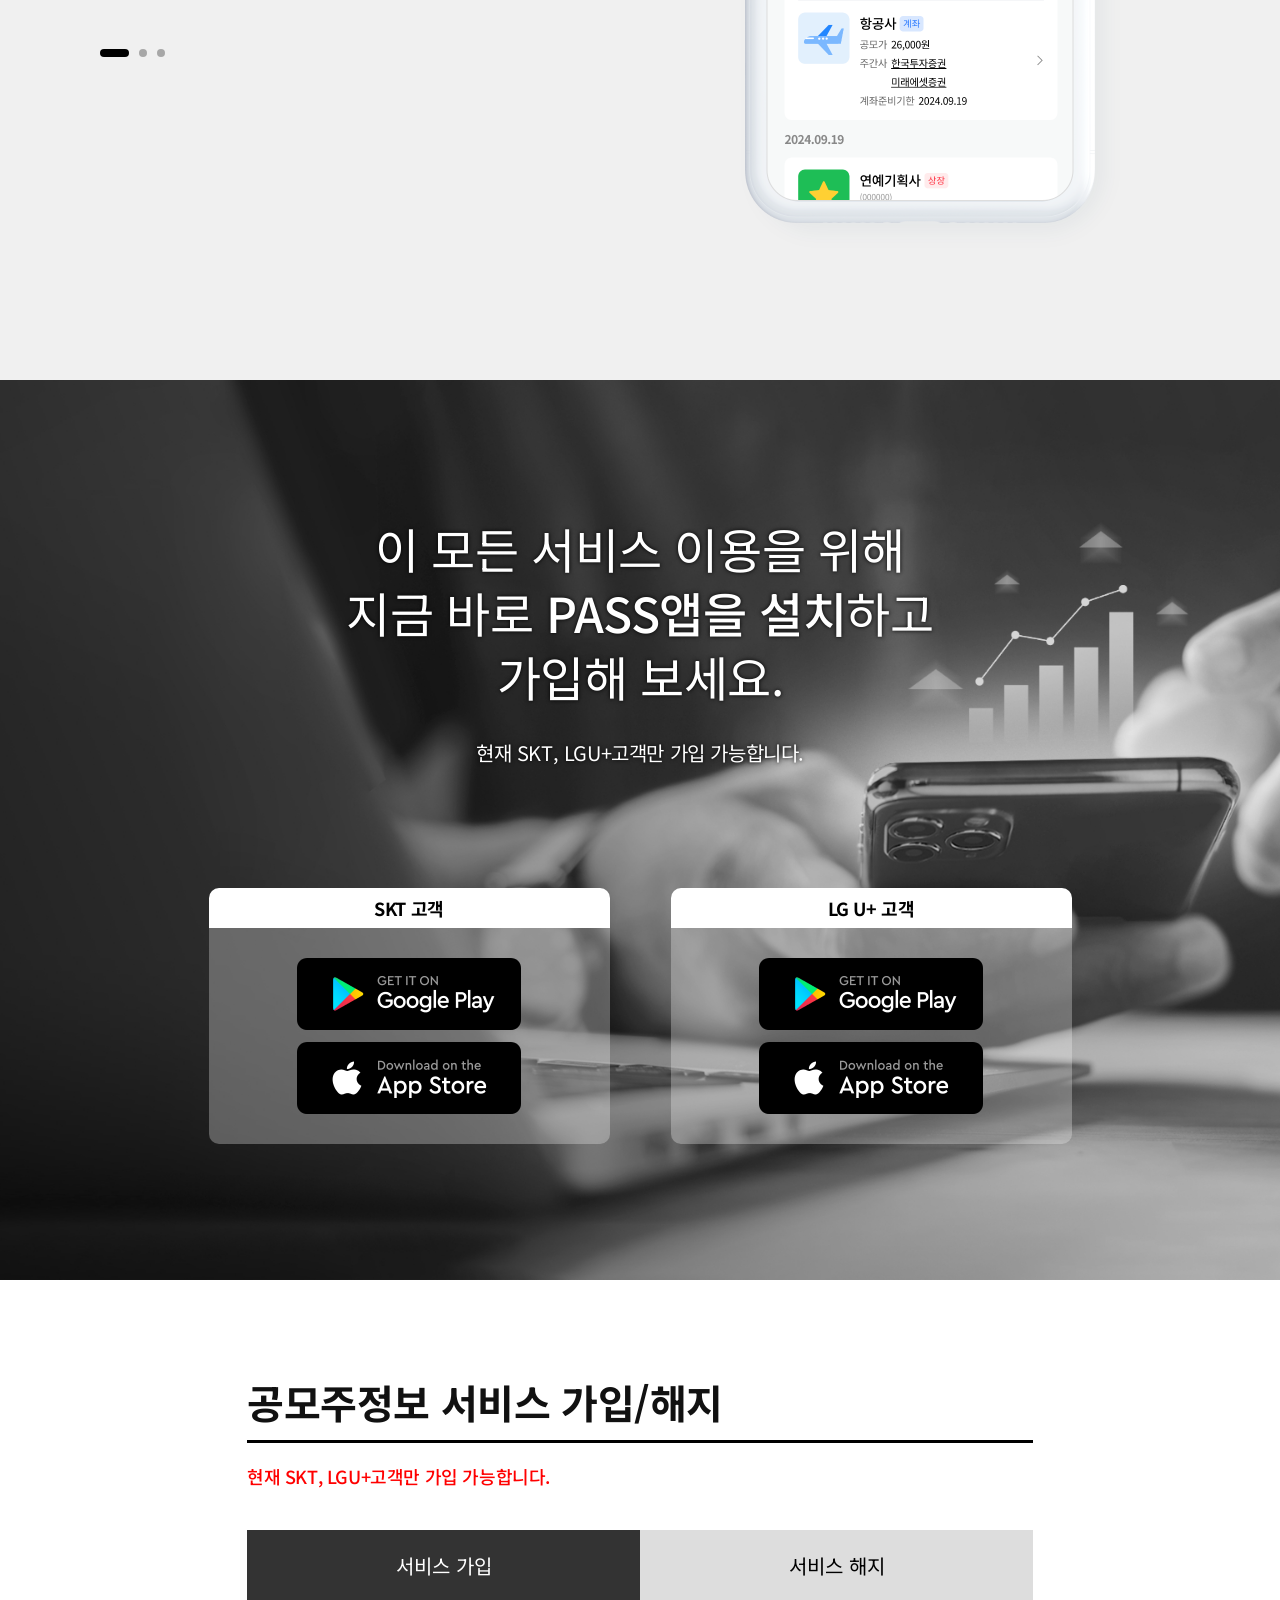
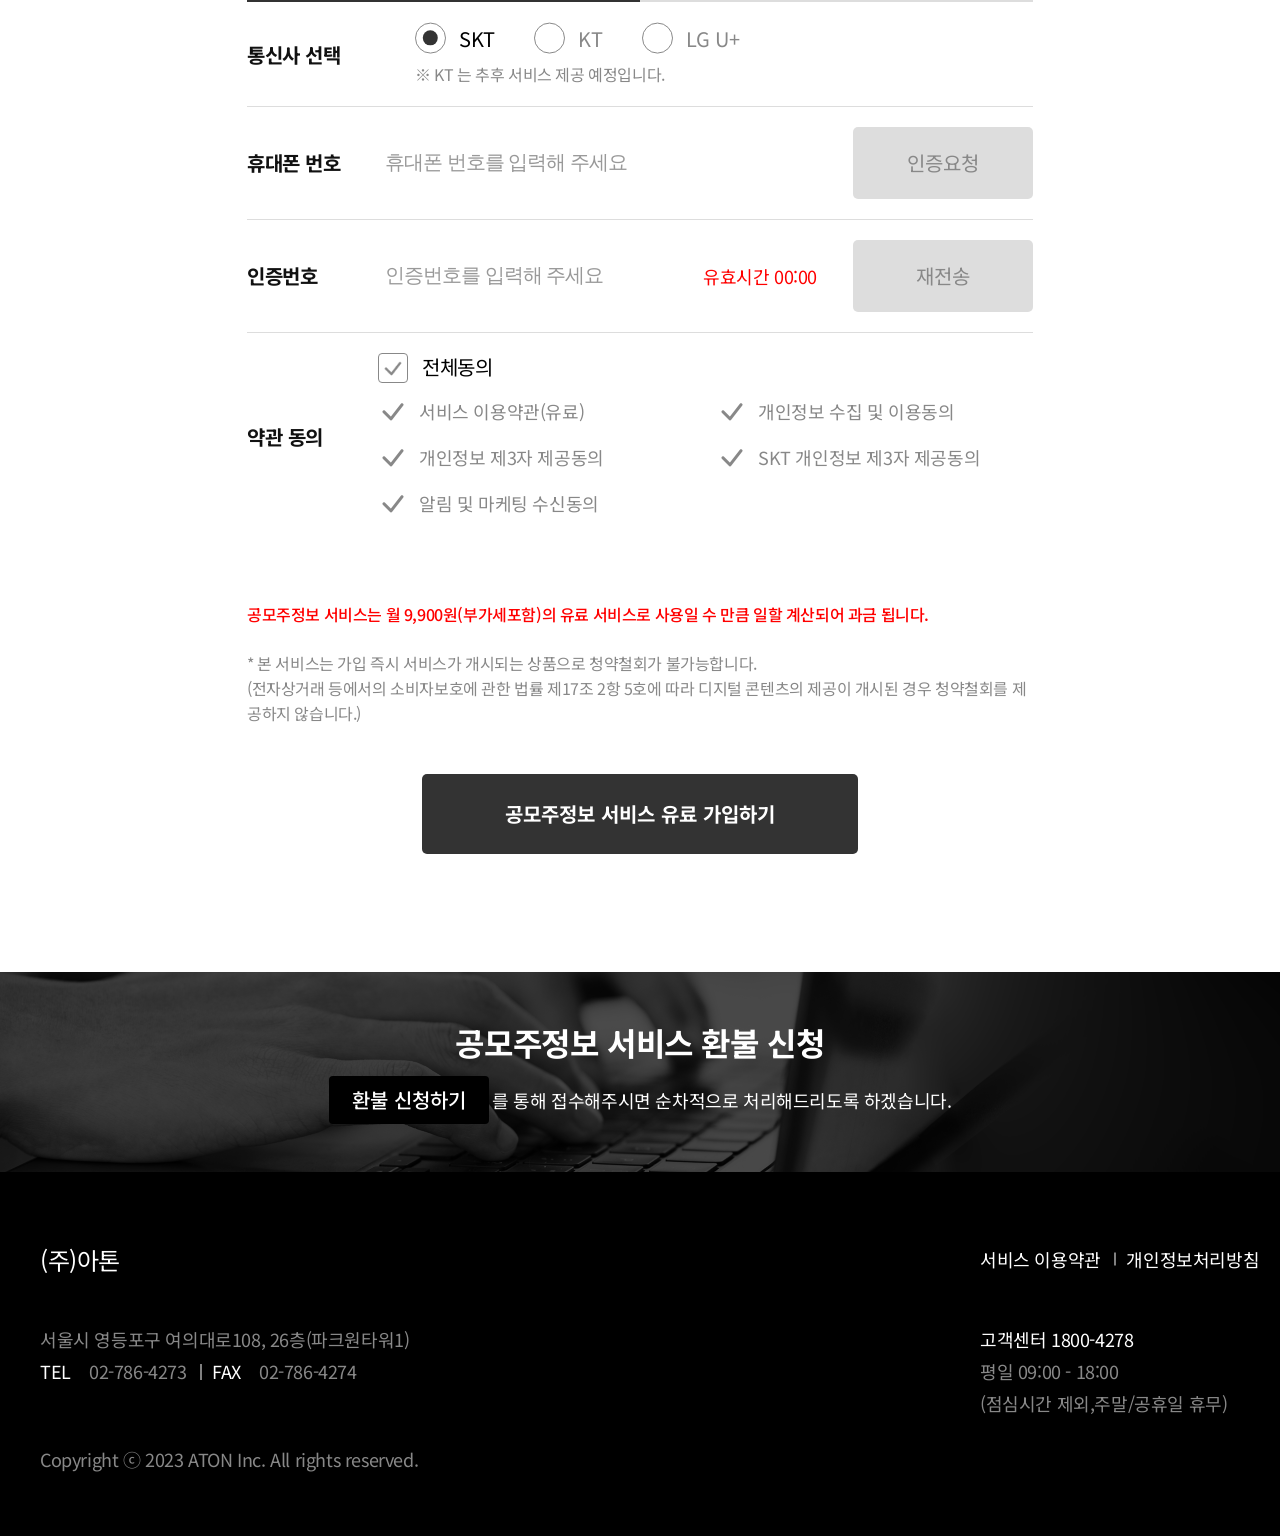
==== commit fd095267: "메뉴 1:1 문의 추가." ====
--- a/homepage/html/index.html
+++ b/homepage/html/index.html
@@ -25,7 +25,7 @@
 				<li data-menuanchor="page3"><a href="./index.html#section2"><span>서비스 이용방법</span></a></li>
 				<li data-menuanchor="page4"><a href="./index.html#section3"><span>서비스 가입/해지</span></a></li>
 				<li data-menuanchor="page5"><a href="notice_list.html"><span>공지사항</span></a></li>
-				<li data-menuanchor="page6"><a href="./index.html#section5"><span>1:1 문의</span></a></li>
+				<li><a href="customer.html"><span>1:1 문의</span></a></li>
 			</ul>
 		</div>
 		<div class="btn_menu_toggle"><button type="button"><span>모바일 메뉴열기</span></button></div>
@@ -366,17 +366,7 @@
 	</div><!-- // #section3 -->
 
 	<div class="section" id="section5">
-<style>
-.refund_wrap {display:flex; flex-direction:column; justify-content:center; align-items:center; width:100%; height:200px; background:rgba(0,0,0,1) url('../images/img_main_refund_bg.png') no-repeat left center / cover; color:#fff;}
-.refund_wrap .inner {max-width:1200px; text-align:center;}
-.refund_wrap .inner div.tit {}
-.refund_wrap .inner div.tit strong {display:block; font-size:2em; line-height:1.46875em; text-align:center;}
-.refund_wrap .inner div.txt_wrap {margin-top:10px;}
-.refund_wrap .inner div.txt_wrap button {display:inline-block; width:160px; height:48px; border-radius:4px; background-color:#000; color:#fff}
-.refund_wrap .inner div.txt_wrap button span {color:#fff; font-size:20px; line-height:1.2em; font-weight:500;}
-.refund_wrap .inner div.txt_wrap span.txt {color:#fff; font-size:18px; line-height:1.5em; font-size:bold;}
-.refund_wrap .inner div.txt_wrap span.txt br {display:none;}
-</style>
+
 		<div class="refund_wrap">
 			<div class="inner">
 				<div class="tit"><strong>공모주정보 서비스 환불 신청</strong></div>
--- a/homepage/css/passipo_homepage.css
+++ b/homepage/css/passipo_homepage.css
@@ -760,4 +760,139 @@
 .layer.alert div.layer_content p.txt {font-size:0.875em; line-height:1.5em;}
 .layer.alert .btn_group {padding:0 20px 20px;}
 .layer.alert .btn_group button {width:100%; height:40px; border-radius:2px; background-color:#333; color:#fff;}
-/* // alert형 레이어 팝업 */+/* // alert형 레이어 팝업 */
+
+
+
+
+
+/* 1:1 문의하기 관련 추가 */
+/* 메인 1:1 문의 추가 */
+.refund_wrap {display:flex; flex-direction:column; justify-content:center; align-items:center; width:100%; height:200px; background:rgba(0,0,0,1) url('../images/img_main_refund_bg.png') no-repeat left center / cover; color:#fff;}
+.refund_wrap .inner {max-width:1200px; text-align:center;}
+.refund_wrap .inner div.tit {}
+.refund_wrap .inner div.tit strong {display:block; font-size:2em; line-height:1.46875em; text-align:center;}
+.refund_wrap .inner div.txt_wrap {margin-top:10px;}
+.refund_wrap .inner div.txt_wrap button {display:inline-block; width:160px; height:48px; border-radius:4px; background-color:#000; color:#fff}
+.refund_wrap .inner div.txt_wrap button span {color:#fff; font-size:20px; line-height:1.2em; font-weight:500;}
+.refund_wrap .inner div.txt_wrap span.txt {color:#fff; font-size:18px; line-height:1.5em; font-size:bold;}
+.refund_wrap .inner div.txt_wrap span.txt br {display:none;}
+/* // 메인 1:1 문의 추가 */
+
+
+.customer_form {padding:96px 0 120px;}
+/* 입력폼 */
+.btn_set {width:100%; padding:12px 24px;}
+.btn_default {width:100%; height:72px; background-color:#213DA1; color:#fff;}
+.form_wrap {}
+.form_wrap .row {display:flex; align-items:flex-start; width:100%;}
+.form_wrap .row div.tit {min-width:140px; padding:12px 0;}
+.form_wrap .row div.tit strong {display:flex; align-items:center; height:72px; font-size:20px;}
+.form_wrap .row .ipt_form {width:100%;}
+.form_wrap .row .ipt_form .ipt_set {display:flex; justify-content:space-between; align-items:center; width:100%; padding:12px 0; border-bottom:1px solid #ddd;}
+.form_wrap .row .ipt_form .ipt_set > div {flex:1;}
+.form_wrap .row .ipt_form .ipt_set > div p.txt {padding-left:24px; color:#999;}
+.form_wrap .row .ipt_form .ipt_set span.txt {display:inline-block; padding-right:2.5em; font-size:inherit; line-height:1em; font-weight:bold;}
+.form_wrap .row .ipt_form .ipt_set input {width:100%; padding:0 24px; font-size:20px;}
+.form_wrap .row .ipt_form .ipt_set input::placeholder {font-size:1em;}
+.form_wrap .row .ipt_form .ipt_set button {position:relative !important; width:auto; padding:0 2em; border-radius:1px;}
+.form_wrap .row .ipt_form .ipt_set button.btn_address {width:140px; height:72px; background-color:#213DA1; color:#fff; font-size:16px; font-weight:500;}
+
+.form_wrap .row .ipt_form .textarea_set {display:flex; justify-content:space-between; align-items:center; width:100%; padding:12px 0 0;}
+.form_wrap .row .ipt_form .textarea_set > div {flex:1;}
+.form_wrap .row .ipt_form .textarea_set textarea {width:100%; height:280px; padding:24px; border:1px solid #ddd; font-size:20px; font-weight:500; resize:none;}
+.form_wrap .row .ipt_form .textarea_set textarea::placeholder {color:#888; font-weight:400;}
+
+.form_wrap .row .ipt_form span.dash {width:30px; min-width:30px; text-align:center;}
+.form_wrap .row .ipt_form input {border:0 none; line-height:72px;}
+.form_wrap .row .ipt_form input::placeholder {color:#999; font-size:18px; line-height:inherit;}
+.form_wrap .row .ipt_form .ipt_wrap {display:flex; align-items:center; gap:10px; width:100%;}
+
+.form_wrap .row .ipt_form .select_set {width:100%; padding:12px 0; border-bottom:1px solid #ddd;}
+.form_wrap .row .ipt_form .select_set select {position:relative; width:100%; height:72px; padding:0 24px; border:0 none; color:#999; font-size:20px; background:url('../images/ico_arrow_u.png') no-repeat right 24px center / 36px 36px;}
+.form_wrap .row .ipt_form .select_set select option {background-color:#fff; color:#000;}
+.form_wrap .row .ipt_form .select_set select.changed {color:#000;}
+.form_wrap .row .ipt_form .select_set select::before {content:""; display:block; position:absolute; top:0; right:0; width:20px; height:20px; background-color:#ff6600;}
+
+@media screen and (max-width:768px) {
+	.customer_form {padding:30px 0;}
+    .form_wrap .row {flex-direction:column;}
+	.form_wrap .row div.tit {padding-bottom:0;}
+    .form_wrap .row div.tit strong {height:40px; font-size:0.875em;}
+    .form_wrap .row div.tit strong br {display:none;}
+    .form_wrap .row .ipt_form .ipt_set {padding:0;}
+    .form_wrap .row .ipt_form .ipt_set input {padding:0; font-size:0.875em;}
+	.form_wrap .row .ipt_form .ipt_set > div p.txt {padding-left:10px; font-size:0.875em;}
+    .form_wrap .row .ipt_form .ipt_set span.txt {font-size:14px; padding-right:0.85714em;}
+	.form_wrap .row .ipt_form .textarea_set {padding:0;}
+	.form_wrap .row .ipt_form .textarea_set textarea {width:100%; height:240px; padding:10px; font-size:0.875em;}
+    .form_wrap .row .ipt_form input {height:40px;}
+    .form_wrap .row .ipt_form .ipt_set button.btn_address {height:40px; width:auto; padding:0 2em; font-size:14px;}
+    .form_wrap .row .ipt_form .select_set {padding:0;}
+    .form_wrap .row .ipt_form .select_set select {height:40px; padding:0; font-size:14px;}
+}
+/* // 입력폼 */
+
+
+/* 입력폼 관련 안내 문구 */
+.form_alert {position:relative; padding:10px 24px;}
+.form_alert p {position:relative; color:#555555; font-size:1em; line-height:1.75em;}
+.form_alert p.em {padding-bottom:0.625em; color:#FF0000;}
+.form_alert p.txt {padding-left:0.6875em;}
+.form_alert p.txt span {position:absolute; top:0; left:0; color:inherit; font-size:inherit; line-height:inherit;}
+.form_alert button.btn_tooltips {display:inline-flex; align-items:center; height:1.5em; color:#999; font-size:16px;}
+.form_alert button.btn_tooltips span {}
+.form_alert button.btn_tooltips span.icon {display:inline-flex; width:24px; height:24px;}
+.form_alert button.btn_tooltips span.icon img {}
+.form_alert button.btn_tooltips span.txt {display:inline-block; color:#999; font-size:16px; line-height:1.5em;}
+
+@media screen and (max-width:768px) {
+	.customer_form {padding:0 20px;}
+    .form_alert {padding:4px 0;}
+    .form_alert p {font-size:0.75em;}
+    .form_alert button.btn_tooltips {font-size:14px;}
+    .form_alert button.btn_tooltips span.icon {width:20px; height:20px;}
+    .form_alert button.btn_tooltips span.txt {font-size:14px; line-height:1.42857em;}
+    
+}
+/* // 입력폼 관련 안내 문구 */
+
+
+/* 약관 동의 */
+.customer_form .agree_wrap {margin-top:2em;}
+.customer_form .agree_wrap div.chk_all {display:flex; align-items:center; gap:0 0.875em; padding:1em 1.5em; border:1px solid #ddd;}
+.customer_form .agree_wrap div.chk_all button {display:inline-block}
+
+.customer_form .agree_wrap input[type="text"] {border:1px solid #ddd;}
+.customer_form .agree_wrap input[type="text"]:optional {background-color: #f7f7f7;} /* 선택옵션 */
+.customer_form .agree_wrap input[type="text"]:required {background-color: #ff0000;} /* 필수옵션 */
+
+.customer_form .agree_wrap label {display:inline-block; position:relative; padding-left:2.375em; line-height:1.75em; cursor:pointer;}
+.customer_form .agree_wrap label input[type="checkbox"] {position:absolute; width:0; height:0; border:0 none; opacity:0;}
+.customer_form .agree_wrap label input[type="checkbox"] + span.checkmark {content:""; display:inline-block; position:absolute; top:0; left:0; width:1.75em; height:1.75em; background:url('../images/ico_check_on.png') no-repeat left top / contain; border:1px solid #989898; vertical-align:top;}
+.customer_form .agree_wrap label input[type="checkbox"]:checked + span.checkmark {/* border-color:#242424; */ border:0; background-color: #fff; background-image:url('../images/ico_check_s_on.png')}
+.customer_form .agree_wrap label em {margin-left:0.25em; color:#ff0000}
+.customer_form .agree_wrap label span.txt {display:inline-block; line-height:1.75em; word-break:keep-all;}
+
+.customer_form .agree_wrap div.chk_all label {padding-left:0;}
+.customer_form .agree_wrap div.chk_all label input[type="checkbox"] + span.checkmark {position:relative; border-radius:100%;}
+.customer_form .agree_wrap div.chk_all label input[type="checkbox"]:checked + span.checkmark {background-color:#000; background-image:url('../images/ico_check_on.png')}
+.customer_form .agree_wrap div.chk_all span.txt {width:28px; height:28px; font-size:20px; line-height:28px; font-weight:bold;}
+
+.customer_form .agree_wrap .btn_group {margin-top:72px; text-align:center;}
+.customer_form .agree_wrap .btn_group button {width:284px; height:80px; background-color:#333333; border-radius:5px;}
+.customer_form .agree_wrap .btn_group button span {display:block; color:#fff; font-size:20px; line-height:29px; font-weight:500;}
+
+@media screen and (max-width:768px) {
+    .customer_form .agree_wrap {font-size:0.875em;}
+    .customer_form .agree_wrap div.chk_all {padding:1em 1.25em;}
+	.customer_form .agree_wrap div.chk_all span.txt {font-size:14px;}
+	.customer_form .agree_wrap div.chk_all label {display:flex; align-items:center; gap:0 10px;}
+	.customer_form .agree_wrap div.chk_all label input[type="checkbox"] + span.checkmark {width:18px; height:18px;}
+
+	.customer_form .agree_wrap .btn_group {margin-top:30px;}
+	.customer_form .agree_wrap .btn_group button {width:100%; height:48px; border-radius:4px;}
+	.customer_form .agree_wrap .btn_group button span {font-size:14px;}
+}
+/* // 약관 동의 */
+/* // 1:1 문의하기 관련 추가 */
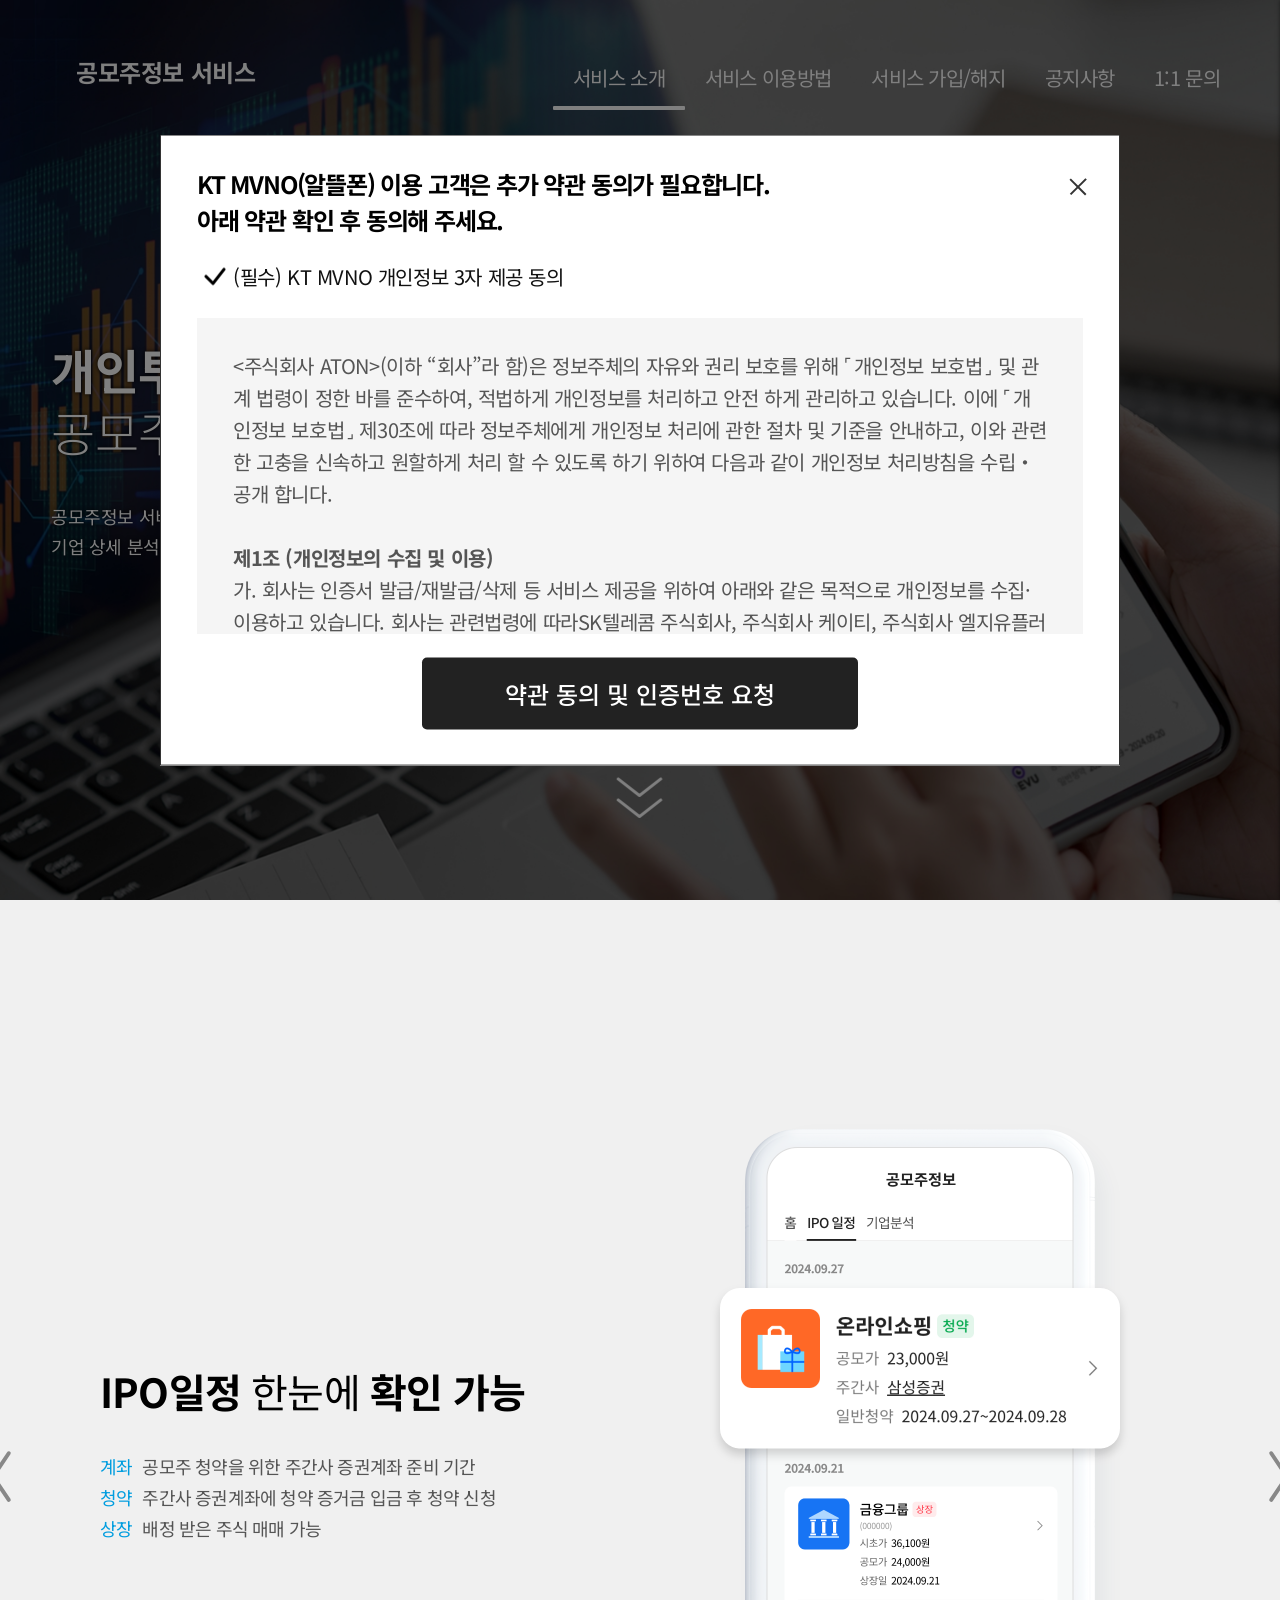
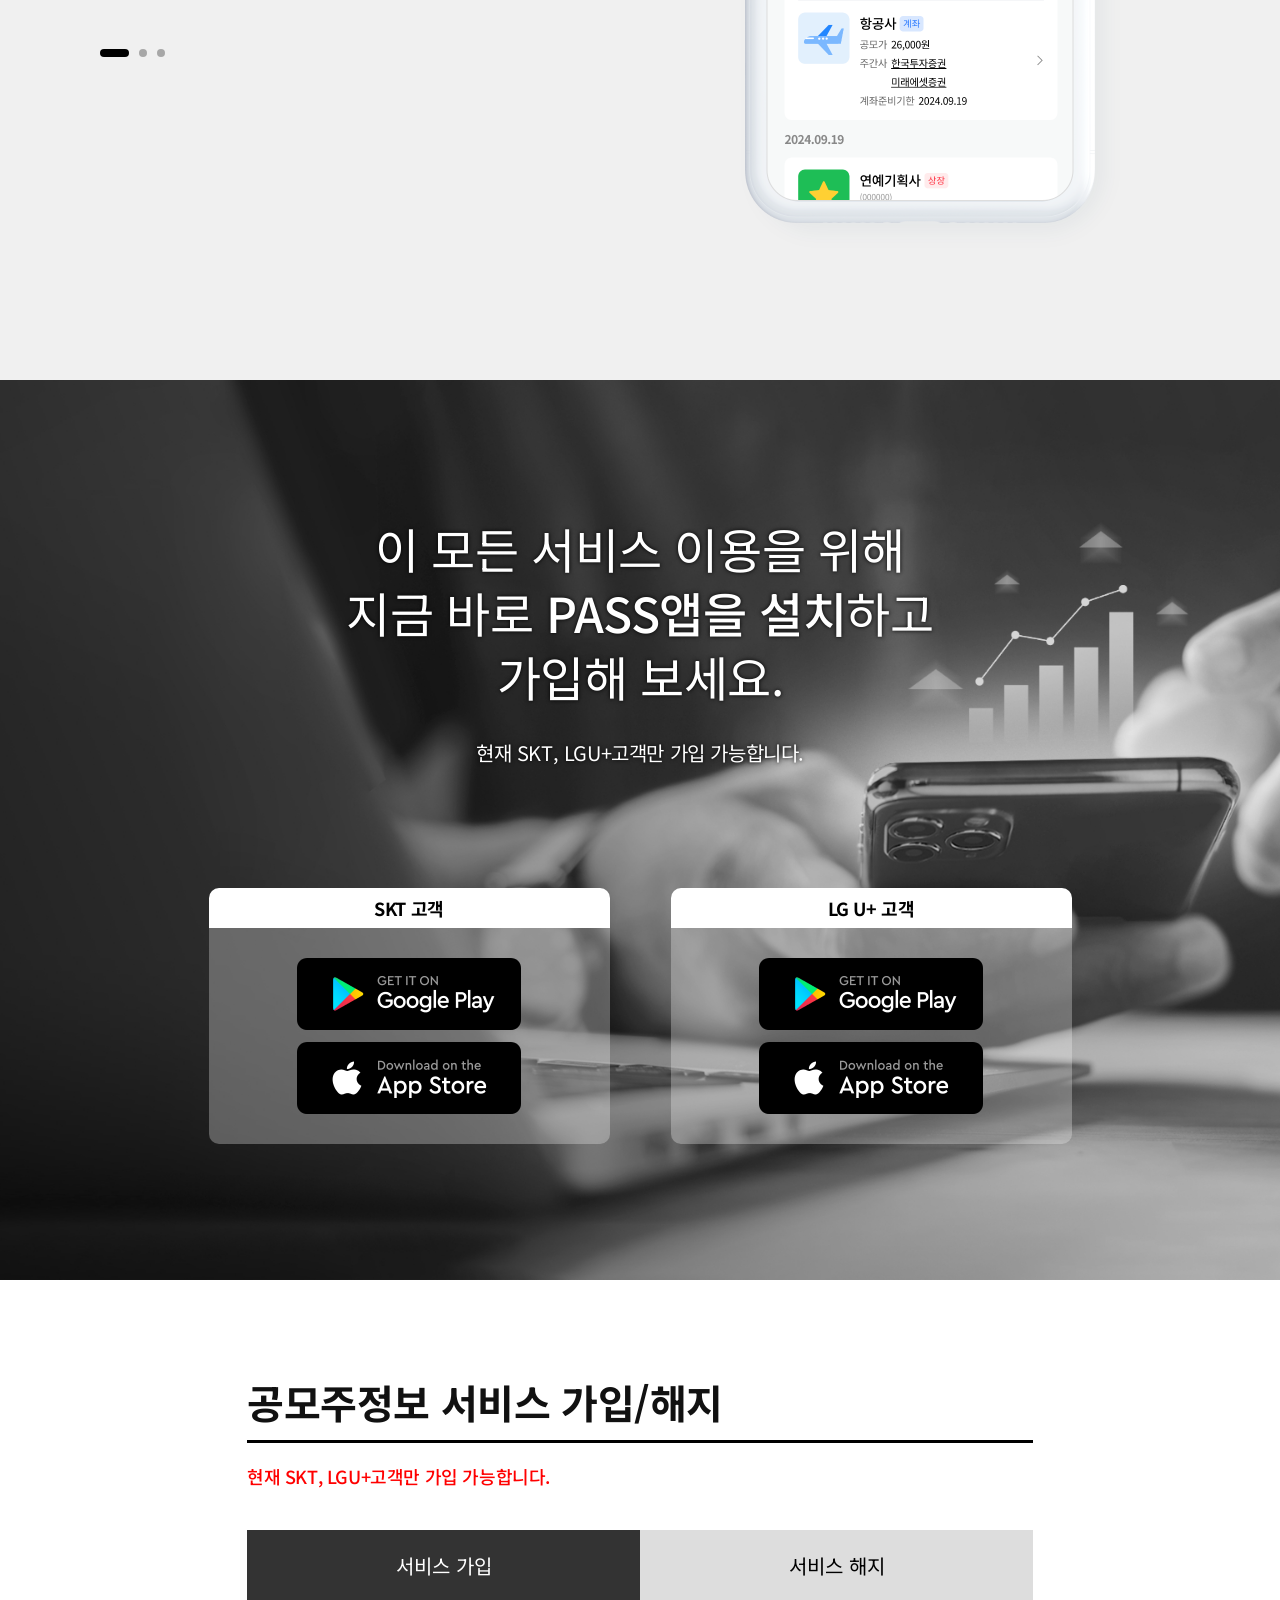
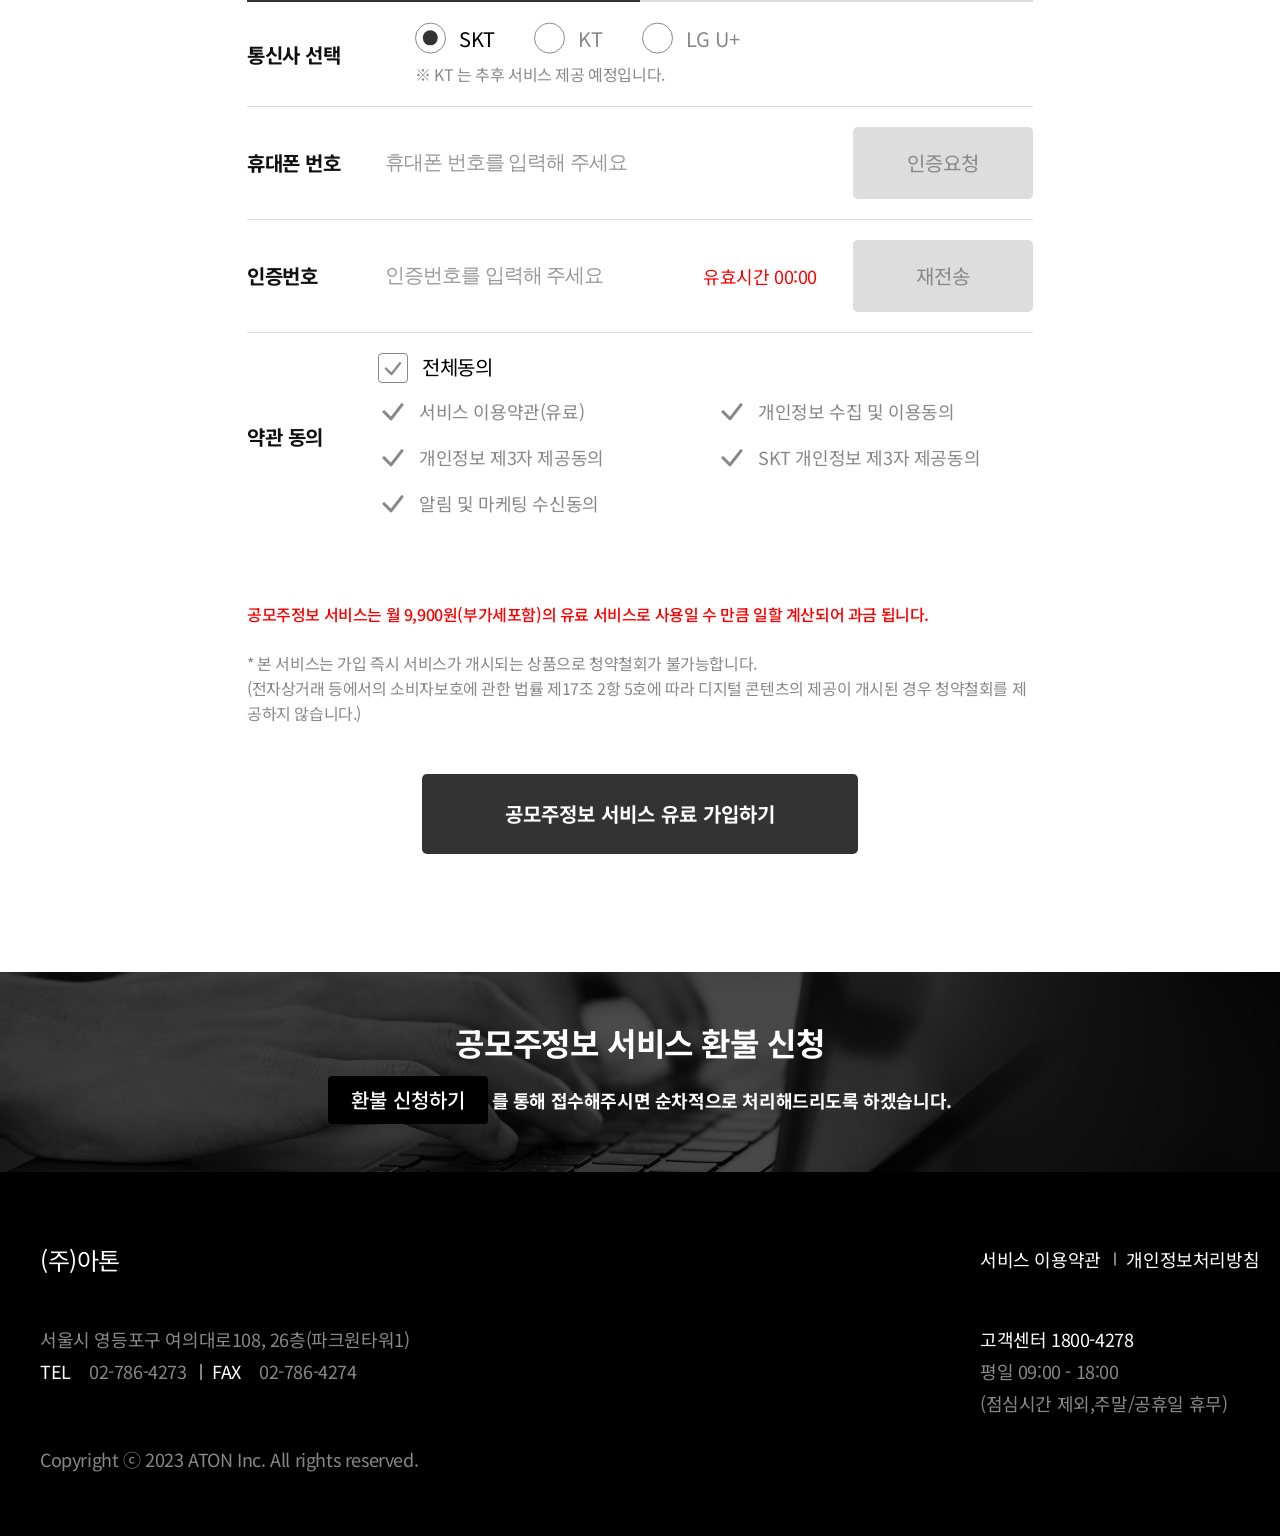
==== commit dc58cb3c: "환불 관련 안내 문구 모바일 버전 폰트 크기 수정." ====
--- a/homepage/html/index.html
+++ b/homepage/html/index.html
@@ -555,7 +555,7 @@
 		<li><a href="./index.html#section2">서비스 이용방법</a></li>
 		<li><a href="./index.html#section3">서비스 해지</a></li>
 		<li><a href="notice_list.html">공지사항</a></li>
-		<li><a href="notice_list.html">1:1 문의</a></li>
+		<li><a href="customer.html">1:1 문의</a></li>
 	</ul>
 </div>
 <!-- // aside -->
--- a/homepage/css/passipo_homepage.css
+++ b/homepage/css/passipo_homepage.css
@@ -775,8 +775,17 @@
 .refund_wrap .inner div.txt_wrap {margin-top:10px;}
 .refund_wrap .inner div.txt_wrap button {display:inline-block; width:160px; height:48px; border-radius:4px; background-color:#000; color:#fff}
 .refund_wrap .inner div.txt_wrap button span {color:#fff; font-size:20px; line-height:1.2em; font-weight:500;}
-.refund_wrap .inner div.txt_wrap span.txt {color:#fff; font-size:18px; line-height:1.5em; font-size:bold;}
+.refund_wrap .inner div.txt_wrap span.txt {color:#fff; font-size:18px; line-height:1.5em; font-weight:bold;}
 .refund_wrap .inner div.txt_wrap span.txt br {display:none;}
+@media screen and (max-width:768px) {
+	.refund_wrap {height:auto; padding:1em 0;}
+	.refund_wrap .inner div.tit strong {font-size:1.125em;}
+	.refund_wrap .inner div.txt_wrap {margin-top:8px;}
+	.refund_wrap .inner div.txt_wrap button {width:84px; height:32px;}
+	.refund_wrap .inner div.txt_wrap button span {font-size:12px; line-height:2.66666em;}
+	.refund_wrap .inner div.txt_wrap span.txt {font-size:12px;}
+	.refund_wrap .inner div.txt_wrap span.txt br {display:block;}
+}
 /* // 메인 1:1 문의 추가 */
 
 
